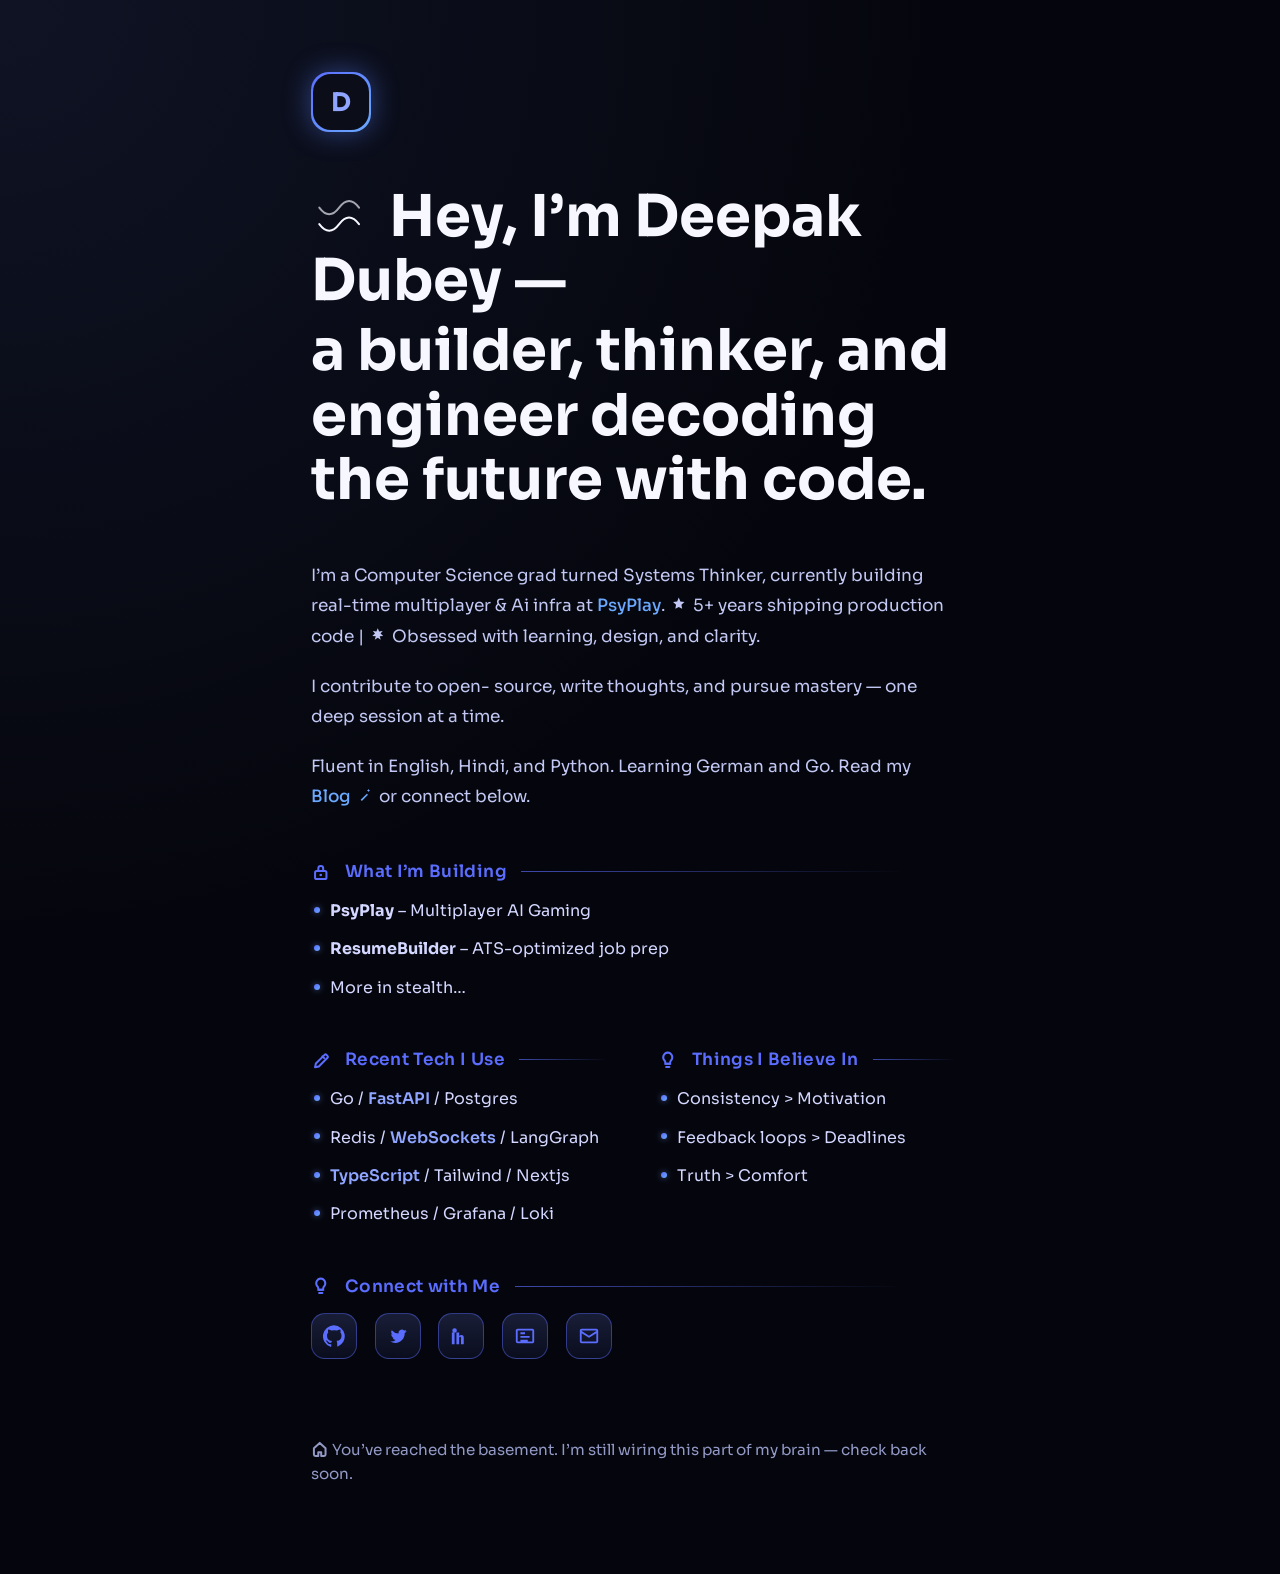
==== index.html @ 8256ef88 "first changes" ====
<!DOCTYPE html>
<html lang="en">
  <head>
    <meta charset="UTF-8" />
    <meta name="viewport" content="width=device-width, initial-scale=1.0" />
    <title>Deepak Dubey — Builder & Thinker</title>
    <link rel="stylesheet" href="style.css" />
    <link
      href="https://fonts.googleapis.com/css2?family=Inter:wght@400;500;600;700&family=Sora:wght@400;500;600;700&display=swap"
      rel="stylesheet"
    />
  </head>
  <body>
    <main class="page">
      <div class="brand-mark" aria-hidden="true">
        <span>D</span>
      </div>

      <header class="hero">
        <h1>
          <span class="intro"
            ><svg
              class="icon icon-wave"
              viewBox="0 0 24 24"
              aria-hidden="true"
            >
              <path
                d="M3 16c2.4 3.2 4.8 3.2 7.2 0s4.8-3.2 7.2 0"
                fill="none"
                stroke="currentColor"
                stroke-width="2"
                stroke-linecap="round"
              />
              <path
                d="M3 10c2.4 3.2 4.8 3.2 7.2 0s4.8-3.2 7.2 0"
                fill="none"
                stroke="currentColor"
                stroke-width="2"
                stroke-linecap="round"
                opacity="0.65"
              />
            </svg>
            Hey, I’m Deepak Dubey —</span
          >
          <span class="tagline"
            >a builder, thinker, and engineer decoding the future with
            code.</span
          >
        </h1>
      </header>

      <section class="bio">
        <p>
          I’m a Computer Science grad turned Systems Thinker, currently building
          real-time multiplayer &amp; Ai infra at
          <a class="highlight" href="https://psyplay.io/">PsyPlay</a>.
          <svg class="icon icon-star" viewBox="0 0 24 24" aria-hidden="true">
            <path
              d="M12 3.2l2 4.7 5 .7-3.7 3.4.9 4.9L12 14.8l-4.2 2.1.9-4.9-3.7-3.4 5-.7z"
              fill="currentColor"
            />
          </svg>
          5+ years shipping production code |
          <svg class="icon icon-burst" viewBox="0 0 24 24" aria-hidden="true">
            <path
              d="M12 2.8l1.7 3.9 4.4-.6-2.7 3.2 3.3 2.9-4.3.5 1.3 4.1-3.7-2.3-3.7 2.3 1.3-4.1-4.3-.5 3.3-2.9-2.7-3.2 4.4.6z"
              fill="currentColor"
            />
          </svg>
          Obsessed with learning, design, and clarity.
        </p>
        <p>
          I contribute to open- source, write thoughts, and pursue mastery — one
          deep session at a time.
        </p>
        <p>
          Fluent in English, Hindi, and Python. Learning German and Go. Read
          my
          <a class="highlight" href="https://gopal-blog.github.io/"
            >Blog
            <svg class="icon icon-wand" viewBox="0 0 24 24" aria-hidden="true">
              <path
                d="M7 17l7.6-7.6 1.4 1.4L8.4 18.4z"
                fill="currentColor"
              />
              <path
                d="M16 5l.6-1.6.6 1.6 1.6.6-1.6.6-.6 1.6-.6-1.6-1.6-.6z"
                fill="currentColor"
              />
            </svg> </a
          >
          or connect below.
        </p>
      </section>

      <section class="panel">
        <h2 class="panel-title">
          <svg class="icon icon-lock" viewBox="0 0 24 24" aria-hidden="true">
            <rect
              x="5"
              y="11"
              width="14"
              height="10"
              rx="2"
              fill="none"
              stroke="currentColor"
              stroke-width="2"
            />
            <path
              d="M9 11V8a3 3 0 0 1 6 0v3"
              fill="none"
              stroke="currentColor"
              stroke-width="2"
            />
            <circle cx="12" cy="16" r="1.6" fill="currentColor" />
          </svg>
          What I’m Building
        </h2>
        <ul class="panel-list">
          <li><strong>PsyPlay</strong> – Multiplayer AI Gaming</li>
          <li><strong>ResumeBuilder</strong> – ATS-optimized job prep</li>
          <li>More in stealth…</li>
        </ul>
      </section>

      <div class="panel-grid">
        <section class="panel">
          <h2 class="panel-title">
            <svg class="icon icon-pen" viewBox="0 0 24 24" aria-hidden="true">
              <path
                d="M6 16.7 16.7 6a1.7 1.7 0 0 1 2.4 0l1.2 1.2a1.7 1.7 0 0 1 0 2.4L9.6 20.3l-4.6 1 1-4.6z"
                fill="none"
                stroke="currentColor"
                stroke-width="2"
                stroke-linejoin="round"
              />
              <path
                d="M14 7.8 16.2 10"
                stroke="currentColor"
                stroke-width="2"
                stroke-linecap="round"
              />
            </svg>
            Recent Tech I Use
          </h2>
          <ul class="panel-list">
            <li>Go / <span>FastAPI</span> / Postgres</li>
            <li>Redis / <span>WebSockets</span> / LangGraph</li>
            <li><span>TypeScript</span> / Tailwind / Nextjs</li>
            <li>Prometheus / Grafana / Loki</li>
          </ul>
        </section>

        <section class="panel">
          <h2 class="panel-title">
            <svg class="icon icon-bulb" viewBox="0 0 24 24" aria-hidden="true">
              <path
                d="M12 3a6 6 0 0 1 4 10c-.7.7-1 1.6-1 2.5V17h-6v-1.5c0-.9-.3-1.8-1-2.5A6 6 0 0 1 12 3z"
                fill="none"
                stroke="currentColor"
                stroke-width="2"
              />
              <path
                d="M10 21h4"
                stroke="currentColor"
                stroke-width="2"
                stroke-linecap="round"
              />
              <path
                d="M9.5 17H14.5"
                stroke="currentColor"
                stroke-width="2"
                stroke-linecap="round"
              />
            </svg>
            Things I Believe In
          </h2>
          <ul class="panel-list">
            <li>Consistency &gt; Motivation</li>
            <li>Feedback loops &gt; Deadlines</li>
            <li>Truth &gt; Comfort</li>
          </ul>
        </section>
      </div>

      <section class="panel">
        <h2 class="panel-title">
          <svg class="icon icon-bulb" viewBox="0 0 24 24" aria-hidden="true">
            <path
              d="M12 3a6 6 0 0 1 4 10c-.7.7-1 1.6-1 2.5V17h-6v-1.5c0-.9-.3-1.8-1-2.5A6 6 0 0 1 12 3z"
              fill="none"
              stroke="currentColor"
              stroke-width="2"
            />
            <path
              d="M10 21h4"
              stroke="currentColor"
              stroke-width="2"
              stroke-linecap="round"
            />
            <path
              d="M9.5 17H14.5"
              stroke="currentColor"
              stroke-width="2"
              stroke-linecap="round"
            />
          </svg>
          Connect with Me
        </h2>
        <div class="social-links">
          <a aria-label="GitHub" href="https://github.com/gopalmani">
            <svg viewBox="0 0 24 24" role="img">
              <path
                d="M12 .3a12 12 0 0 0-3.8 23.4c.6.1.8-.3.8-.6v-2.1c-3.4.7-4.1-1.6-4.1-1.6-.6-1.4-1.4-1.8-1.4-1.8-1.1-.8.1-.8.1-.8 1.2.1 1.9 1.2 1.9 1.2 1.1 1.9 3 1.3 3.7 1 .1-.8.4-1.3.7-1.6-2.7-.3-5.5-1.3-5.5-6a4.7 4.7 0 0 1 1.3-3.3 4.3 4.3 0 0 1 .1-3.3s1-.3 3.4 1.3a11.7 11.7 0 0 1 6.2 0c2.4-1.6 3.4-1.3 3.4-1.3a4.3 4.3 0 0 1 .1 3.3 4.7 4.7 0 0 1 1.3 3.3c0 4.7-2.8 5.7-5.5 6 .4.4.8 1.1.8 2.2v3.2c0 .3.2.7.8.6A12 12 0 0 0 12 .3z"
              />
            </svg>
          </a>
          <a aria-label="Twitter" href="https://x.com/deeep8o">
            <svg viewBox="0 0 24 24" role="img">
              <path
                d="M21.5 6.5c-.7.3-1.4.5-2.1.6a3.6 3.6 0 0 0 1.6-2 7.2 7.2 0 0 1-2.3.9 3.6 3.6 0 0 0-6.1 3.3 10.3 10.3 0 0 1-7.4-3.7 3.6 3.6 0 0 0 1.1 4.8 3.5 3.5 0 0 1-1.6-.5v.1a3.6 3.6 0 0 0 2.9 3.6 3.6 3.6 0 0 1-1.6.1 3.6 3.6 0 0 0 3.4 2.6A7.2 7.2 0 0 1 3.5 18a10.1 10.1 0 0 0 5.5 1.6c6.7 0 10.3-5.6 10.3-10.3v-.5a7.3 7.3 0 0 0 1.8-1.8z"
              />
            </svg>
          </a>
          <a aria-label="LinkedIn" href="https://www.linkedin.com/in/gopal269/">
            <svg viewBox="0 0 24 24" role="img">
              <path
                d="M4.98 3.5a2.5 2.5 0 1 1 0 5 2.5 2.5 0 0 1 0-5zm.02 4.8H2V21h3V8.3zm5 0H7V21h3v-6.7c0-1.8 2-2 2 0V21h3v-7.3c0-3.4-3.7-3.3-5-1.6V8.3z"
              />
            </svg>
          </a>
          <a aria-label="Blog" href="https://gopal-blog.github.io/">
            <svg viewBox="0 0 24 24" role="img">
              <path
                d="M4 4h16a2 2 0 0 1 2 2v12c0 1.1-.9 2-2 2H4a2 2 0 0 1-2-2V6c0-1.1.9-2 2-2zm0 2v12h16V6H4zm3 2h5v2H7V8zm0 4h10v2H7v-2zm0 4h8v2H7v-2z"
              />
            </svg>
          </a>
          <a aria-label="Email" href="mailto:gopalmanidubey@gmail.com">
            <svg viewBox="0 0 24 24" role="img">
              <path
                d="M4 4h16c1.1 0 2 .9 2 2v12a2 2 0 0 1-2 2H4a2 2 0 0 1-2-2V6c0-1.1.9-2 2-2zm0 2v.5l8 5.2 8-5.2V6H4zm0 12h16V9l-8 5-8-5v9z"
              />
            </svg>
          </a>
        </div>
      </section>

      <footer class="footer">
        <p>
          <svg class="icon icon-home" viewBox="0 0 24 24" aria-hidden="true">
            <path
              d="M4 11.2 12 4l8 7.2V20a2 2 0 0 1-2 2h-4v-5h-4v5H6a2 2 0 0 1-2-2z"
              fill="none"
              stroke="currentColor"
              stroke-width="2"
              stroke-linejoin="round"
            />
          </svg>
          You’ve reached the basement. I’m still wiring this part of my brain —
          check back soon.
        </p>
      </footer>
    </main>
  </body>
</html>
---- style.css ----
*,
*::before,
*::after {
  box-sizing: border-box;
}

:root {
  color-scheme: dark;
  --accent-primary: #5b6dff;
  --accent-secondary: #6aa9ff;
  --accent-soft: #8fa5ff;
}

body {
  margin: 0;
  min-height: 100vh;
  font-family: "Sora", "Inter", -apple-system, BlinkMacSystemFont, "Segoe UI", sans-serif;
  background: radial-gradient(circle at top left, #2e3b6a40 0%, transparent 46%), #05060d;
  color: #f0f3ff;
  text-rendering: optimizeLegibility;
}

a {
  color: inherit;
}

.icon {
  display: inline-block;
  width: 1.15em;
  height: 1.15em;
  vertical-align: -0.18em;
  color: inherit;
  flex-shrink: 0;
}

.icon path,
.icon line,
.icon rect,
.icon polyline,
.icon polygon {
  vector-effect: non-scaling-stroke;
}

.page {
  max-width: 760px;
  margin: 0 auto;
  padding: clamp(3rem, 6vw, 4.5rem) clamp(1.6rem, 4vw, 3.2rem) 4.5rem;
  display: flex;
  flex-direction: column;
  gap: clamp(2rem, 4vw, 3rem);
}

.brand-mark {
  width: 60px;
  height: 60px;
  border-radius: 18px;
  display: inline-flex;
  align-items: center;
  justify-content: center;
  background: linear-gradient(135deg, var(--accent-primary), var(--accent-secondary));
  position: relative;
  box-shadow: 0 0 28px rgba(89, 131, 255, 0.45);
}

.brand-mark::after {
  content: "";
  position: absolute;
  inset: 2px;
  border-radius: 18px;
  background: #0b0d19;
}

.brand-mark span {
  position: relative;
  z-index: 1;
  font-weight: 700;
  font-size: 1.6rem;
  color: var(--accent-soft);
  letter-spacing: 0.04em;
}

.hero h1 {
  margin: 0;
  font-size: clamp(2.6rem, 5vw, 3.6rem);
  font-weight: 700;
  line-height: 1.12;
  color: #f6f7ff;
}

.hero .intro {
  display: block;
  margin-bottom: 0.35rem;
}

.hero .tagline {
  display: block;
  color: #f6f7ff;
}

.bio {
  display: flex;
  flex-direction: column;
  gap: 1.2rem;
  font-size: 1.06rem;
  line-height: 1.8;
  color: #c2c8f3;
}

.bio p {
  margin: 0;
  max-width: 640px;
}

.highlight {
  color: var(--accent-secondary);
  text-decoration: none;
  position: relative;
  font-weight: 500;
}

.highlight::after {
  content: "";
  position: absolute;
  left: 0;
  bottom: -2px;
  width: 100%;
  height: 1px;
  background: linear-gradient(90deg, var(--accent-secondary), transparent 70%);
  opacity: 0;
  transition: opacity 0.2s ease;
}

.highlight:hover::after {
  opacity: 1;
}

.panel {
  display: flex;
  flex-direction: column;
  gap: 1rem;
}

.panel-title {
  margin: 0;
  display: flex;
  align-items: center;
  gap: 0.9rem;
  font-size: 1.06rem;
  font-weight: 600;
  letter-spacing: 0.02em;
  color: var(--accent-primary);
}

.panel-title::after {
  content: "";
  flex: 1;
  height: 1px;
  background: linear-gradient(90deg, rgba(91, 109, 255, 0.65), transparent 85%);
}

.panel-list {
  margin: 0;
  padding: 0;
  list-style: none;
  display: grid;
  gap: 0.75rem;
  color: #d4d7ff;
}

.panel-list li {
  position: relative;
  padding-left: 1.2rem;
  font-size: 1rem;
  line-height: 1.65;
}

.panel-list li::before {
  content: "";
  position: absolute;
  left: 0.2rem;
  top: 0.55rem;
  width: 6px;
  height: 6px;
  border-radius: 999px;
  background: linear-gradient(135deg, var(--accent-primary), var(--accent-secondary));
  box-shadow: 0 0 6px rgba(128, 157, 255, 0.5);
}

.panel-list li span {
  color: var(--accent-soft);
  font-weight: 600;
}

.panel-grid {
  display: grid;
  gap: clamp(1.5rem, 3vw, 2.25rem);
}

@media (min-width: 780px) {
  .panel-grid {
    grid-template-columns: repeat(2, minmax(0, 1fr));
  }
}

.social-links {
  display: flex;
  flex-wrap: wrap;
  gap: 1.1rem;
}

.social-links a {
  width: 46px;
  height: 46px;
  border-radius: 14px;
  display: inline-flex;
  align-items: center;
  justify-content: center;
  background: linear-gradient(180deg, rgba(26, 31, 58, 0.95), rgba(11, 14, 31, 0.95));
  border: 1px solid rgba(91, 109, 255, 0.45);
  color: var(--accent-primary);
  transition: transform 0.2s ease, border-color 0.2s ease, color 0.2s ease, box-shadow 0.2s ease;
}

.social-links a:hover {
  transform: translateY(-4px);
  border-color: rgba(106, 169, 255, 0.85);
  color: var(--accent-secondary);
  box-shadow: 0 12px 24px rgba(106, 169, 255, 0.4);
}

.social-links svg {
  width: 22px;
  height: 22px;
  fill: currentColor;
}

.footer {
  margin-top: 1rem;
  font-size: 0.95rem;
  color: #9299c5;
  line-height: 1.6;
}
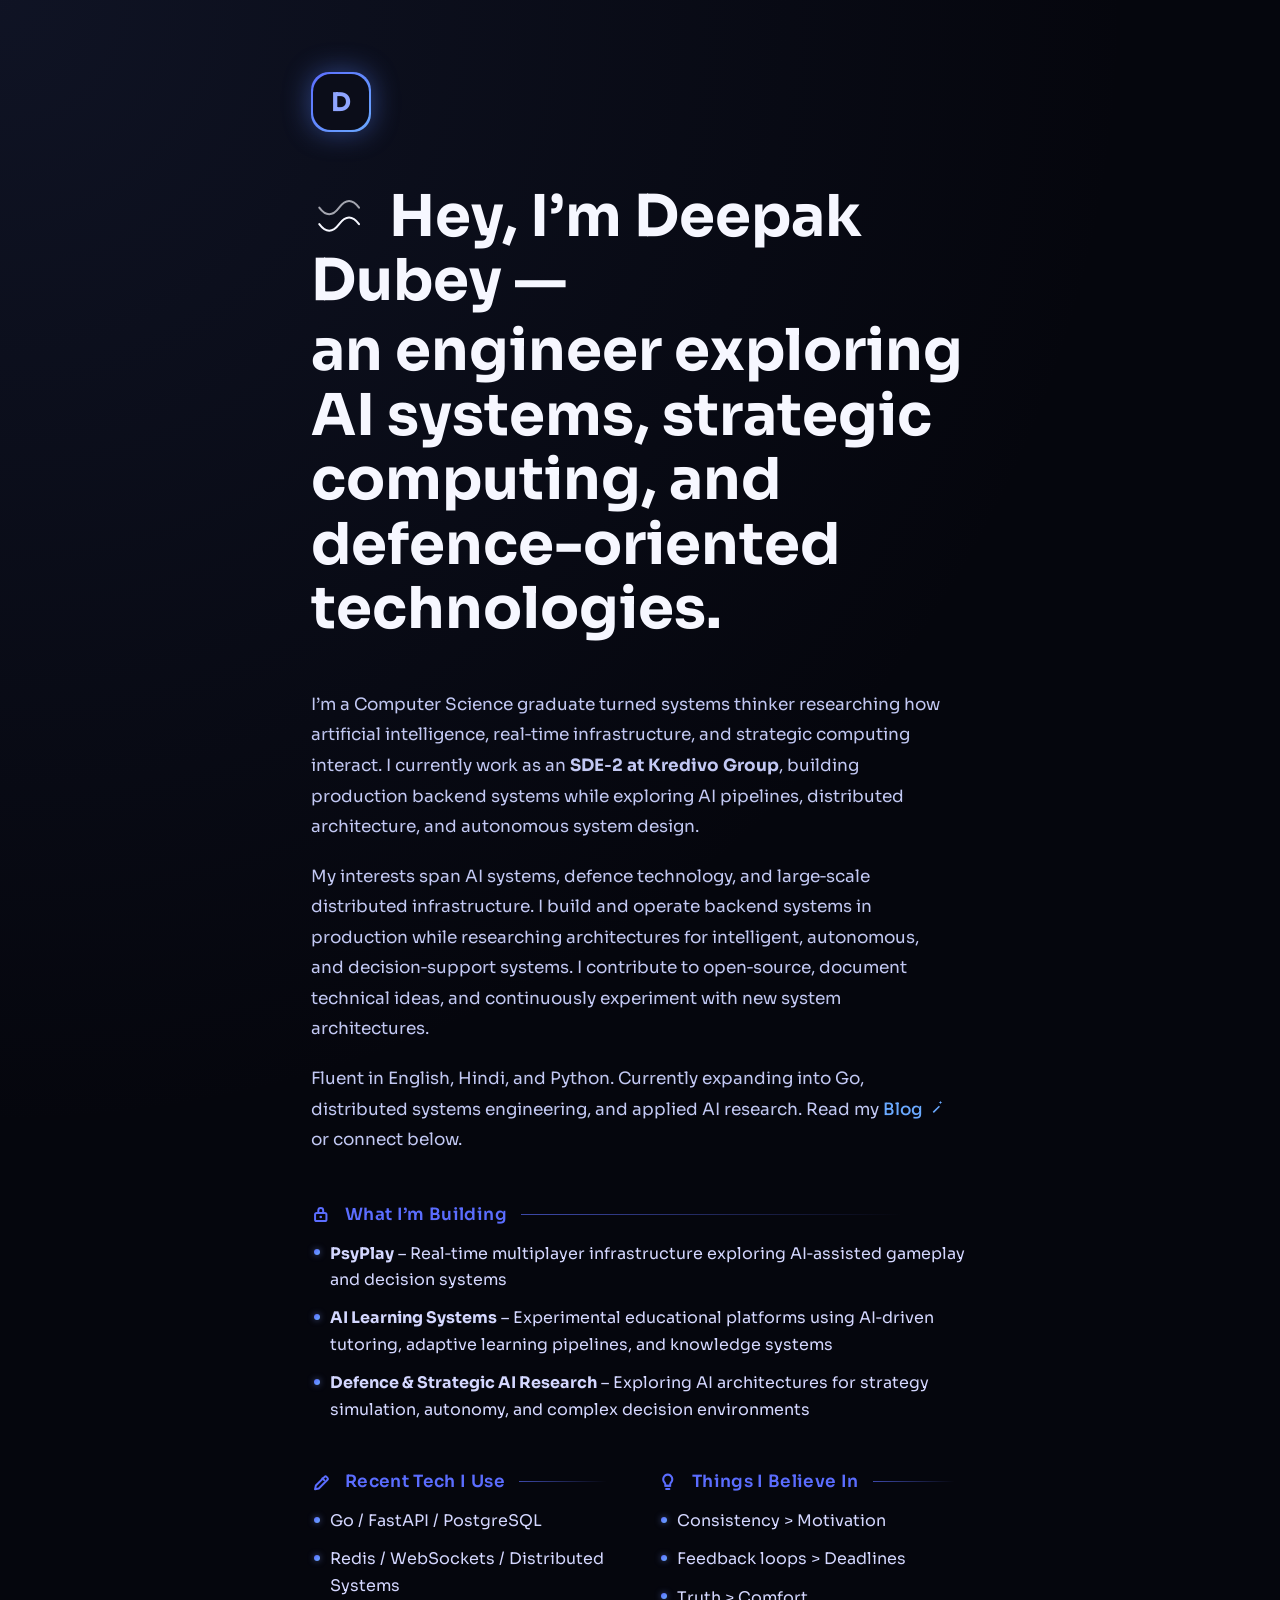
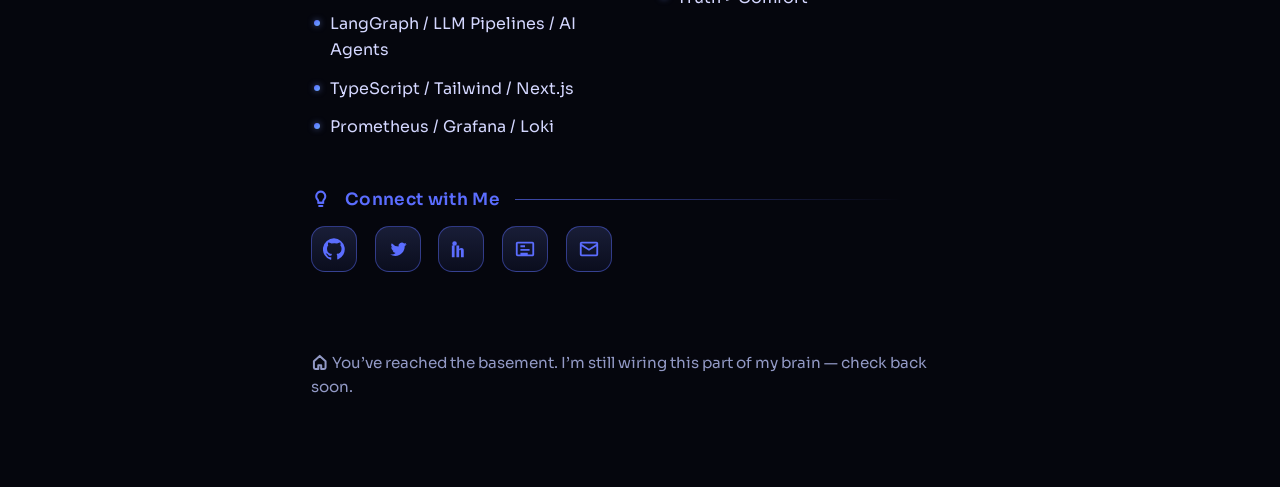
==== commit 4ac817a7: "latest changes" ====
--- a/index.html
+++ b/index.html
@@ -43,38 +43,20 @@
             Hey, I’m Deepak Dubey —</span
           >
           <span class="tagline"
-            >a builder, thinker, and engineer decoding the future with
-            code.</span
+            >an engineer exploring AI systems, strategic computing, and defence-oriented technologies.</span
           >
         </h1>
       </header>
 
       <section class="bio">
         <p>
-          I’m a Computer Science grad turned Systems Thinker, currently building
-          real-time multiplayer &amp; Ai infra at
-          <a class="highlight" href="https://psyplay.io/">PsyPlay</a>.
-          <svg class="icon icon-star" viewBox="0 0 24 24" aria-hidden="true">
-            <path
-              d="M12 3.2l2 4.7 5 .7-3.7 3.4.9 4.9L12 14.8l-4.2 2.1.9-4.9-3.7-3.4 5-.7z"
-              fill="currentColor"
-            />
-          </svg>
-          5+ years shipping production code |
-          <svg class="icon icon-burst" viewBox="0 0 24 24" aria-hidden="true">
-            <path
-              d="M12 2.8l1.7 3.9 4.4-.6-2.7 3.2 3.3 2.9-4.3.5 1.3 4.1-3.7-2.3-3.7 2.3 1.3-4.1-4.3-.5 3.3-2.9-2.7-3.2 4.4.6z"
-              fill="currentColor"
-            />
-          </svg>
-          Obsessed with learning, design, and clarity.
-        </p>
-        <p>
-          I contribute to open- source, write thoughts, and pursue mastery — one
-          deep session at a time.
-        </p>
-        <p>
-          Fluent in English, Hindi, and Python. Learning German and Go. Read
+          I’m a Computer Science graduate turned systems thinker researching how artificial intelligence, real‑time infrastructure, and strategic computing interact. I currently work as an <strong>SDE‑2 at Kredivo Group</strong>, building production backend systems while exploring AI pipelines, distributed architecture, and autonomous system design.
+        </p>
+        <p>
+          My interests span AI systems, defence technology, and large‑scale distributed infrastructure. I build and operate backend systems in production while researching architectures for intelligent, autonomous, and decision‑support systems. I contribute to open‑source, document technical ideas, and continuously experiment with new system architectures.
+        </p>
+        <p>
+          Fluent in English, Hindi, and Python. Currently expanding into Go, distributed systems engineering, and applied AI research. Read
           my
           <a class="highlight" href="https://gopal-blog.github.io/"
             >Blog
@@ -117,9 +99,9 @@
           What I’m Building
         </h2>
         <ul class="panel-list">
-          <li><strong>PsyPlay</strong> – Multiplayer AI Gaming</li>
-          <li><strong>ResumeBuilder</strong> – ATS-optimized job prep</li>
-          <li>More in stealth…</li>
+          <li><strong>PsyPlay</strong> – Real‑time multiplayer infrastructure exploring AI‑assisted gameplay and decision systems</li>
+          <li><strong>AI Learning Systems</strong> – Experimental educational platforms using AI‑driven tutoring, adaptive learning pipelines, and knowledge systems</li>
+          <li><strong>Defence & Strategic AI Research</strong> – Exploring AI architectures for strategy simulation, autonomy, and complex decision environments</li>
         </ul>
       </section>
 
@@ -144,9 +126,10 @@
             Recent Tech I Use
           </h2>
           <ul class="panel-list">
-            <li>Go / <span>FastAPI</span> / Postgres</li>
-            <li>Redis / <span>WebSockets</span> / LangGraph</li>
-            <li><span>TypeScript</span> / Tailwind / Nextjs</li>
+            <li>Go / FastAPI / PostgreSQL</li>
+            <li>Redis / WebSockets / Distributed Systems</li>
+            <li>LangGraph / LLM Pipelines / AI Agents</li>
+            <li>TypeScript / Tailwind / Next.js</li>
             <li>Prometheus / Grafana / Loki</li>
           </ul>
         </section>
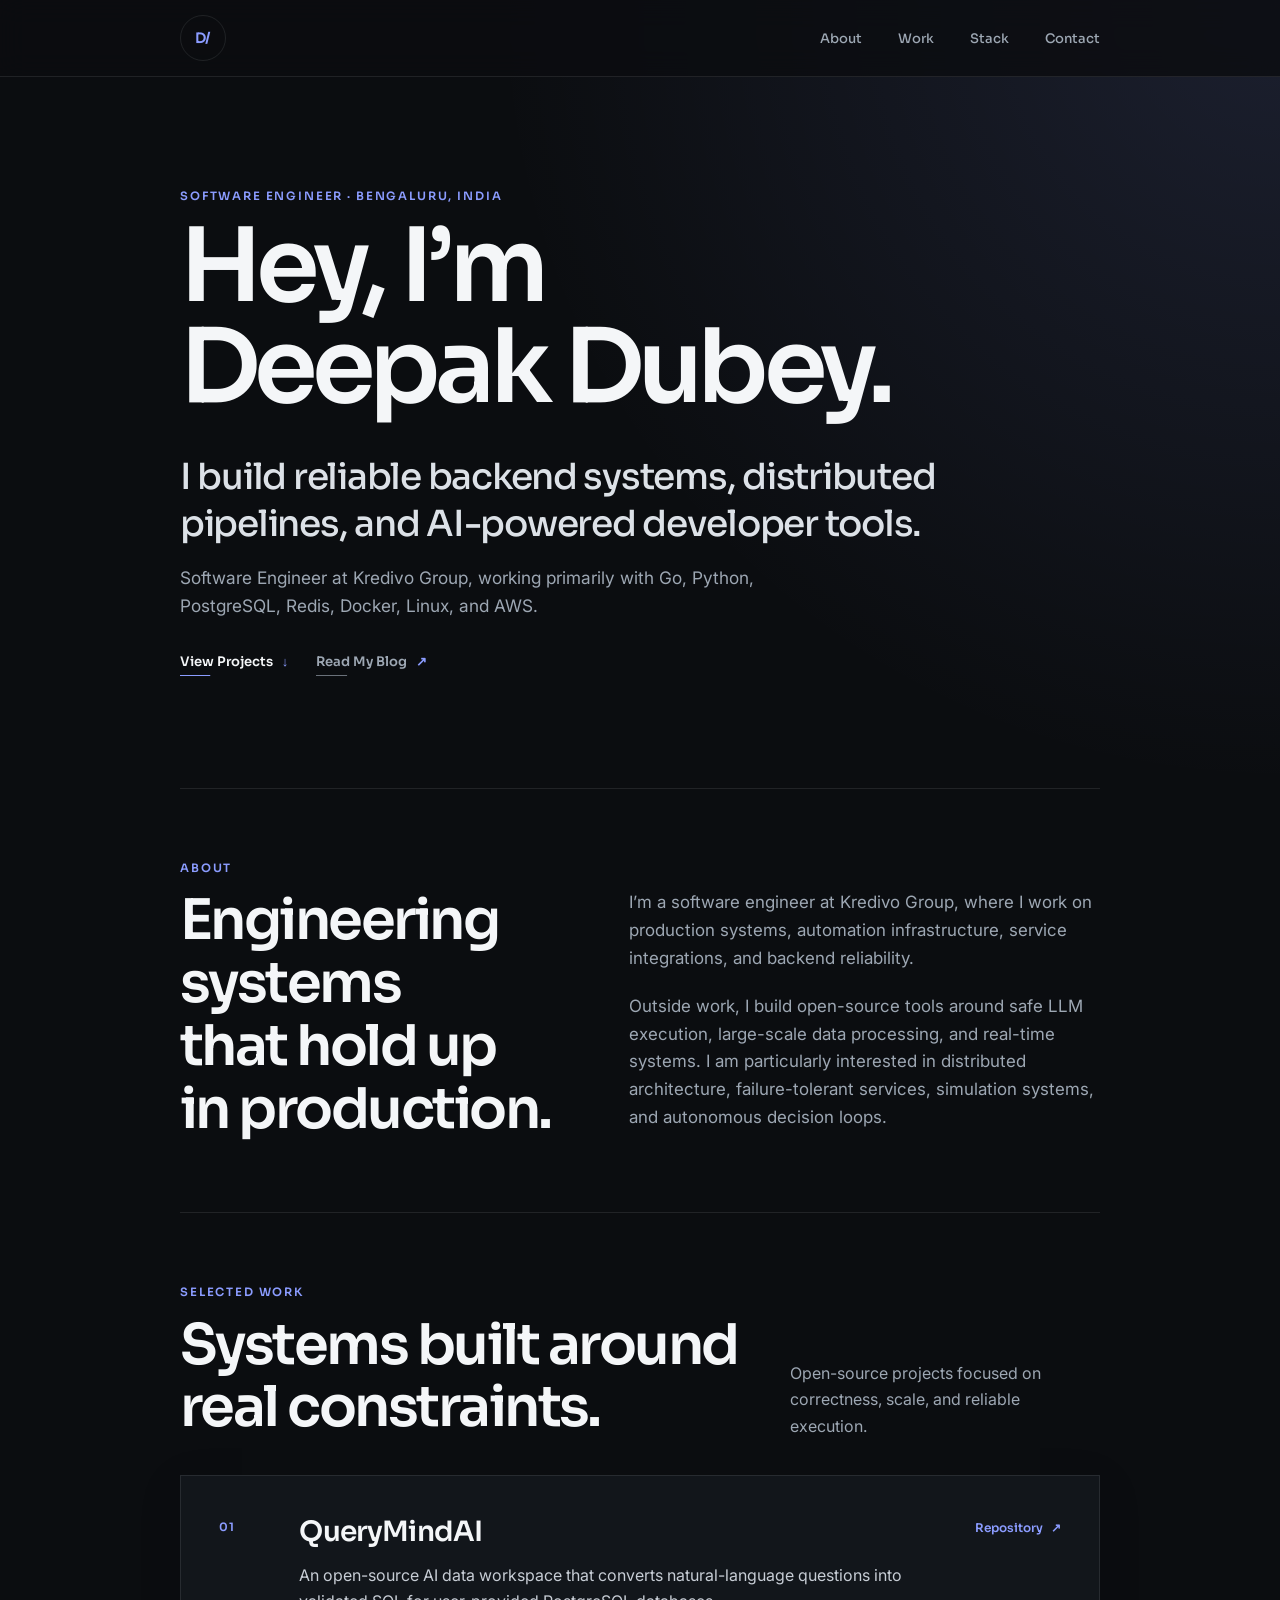
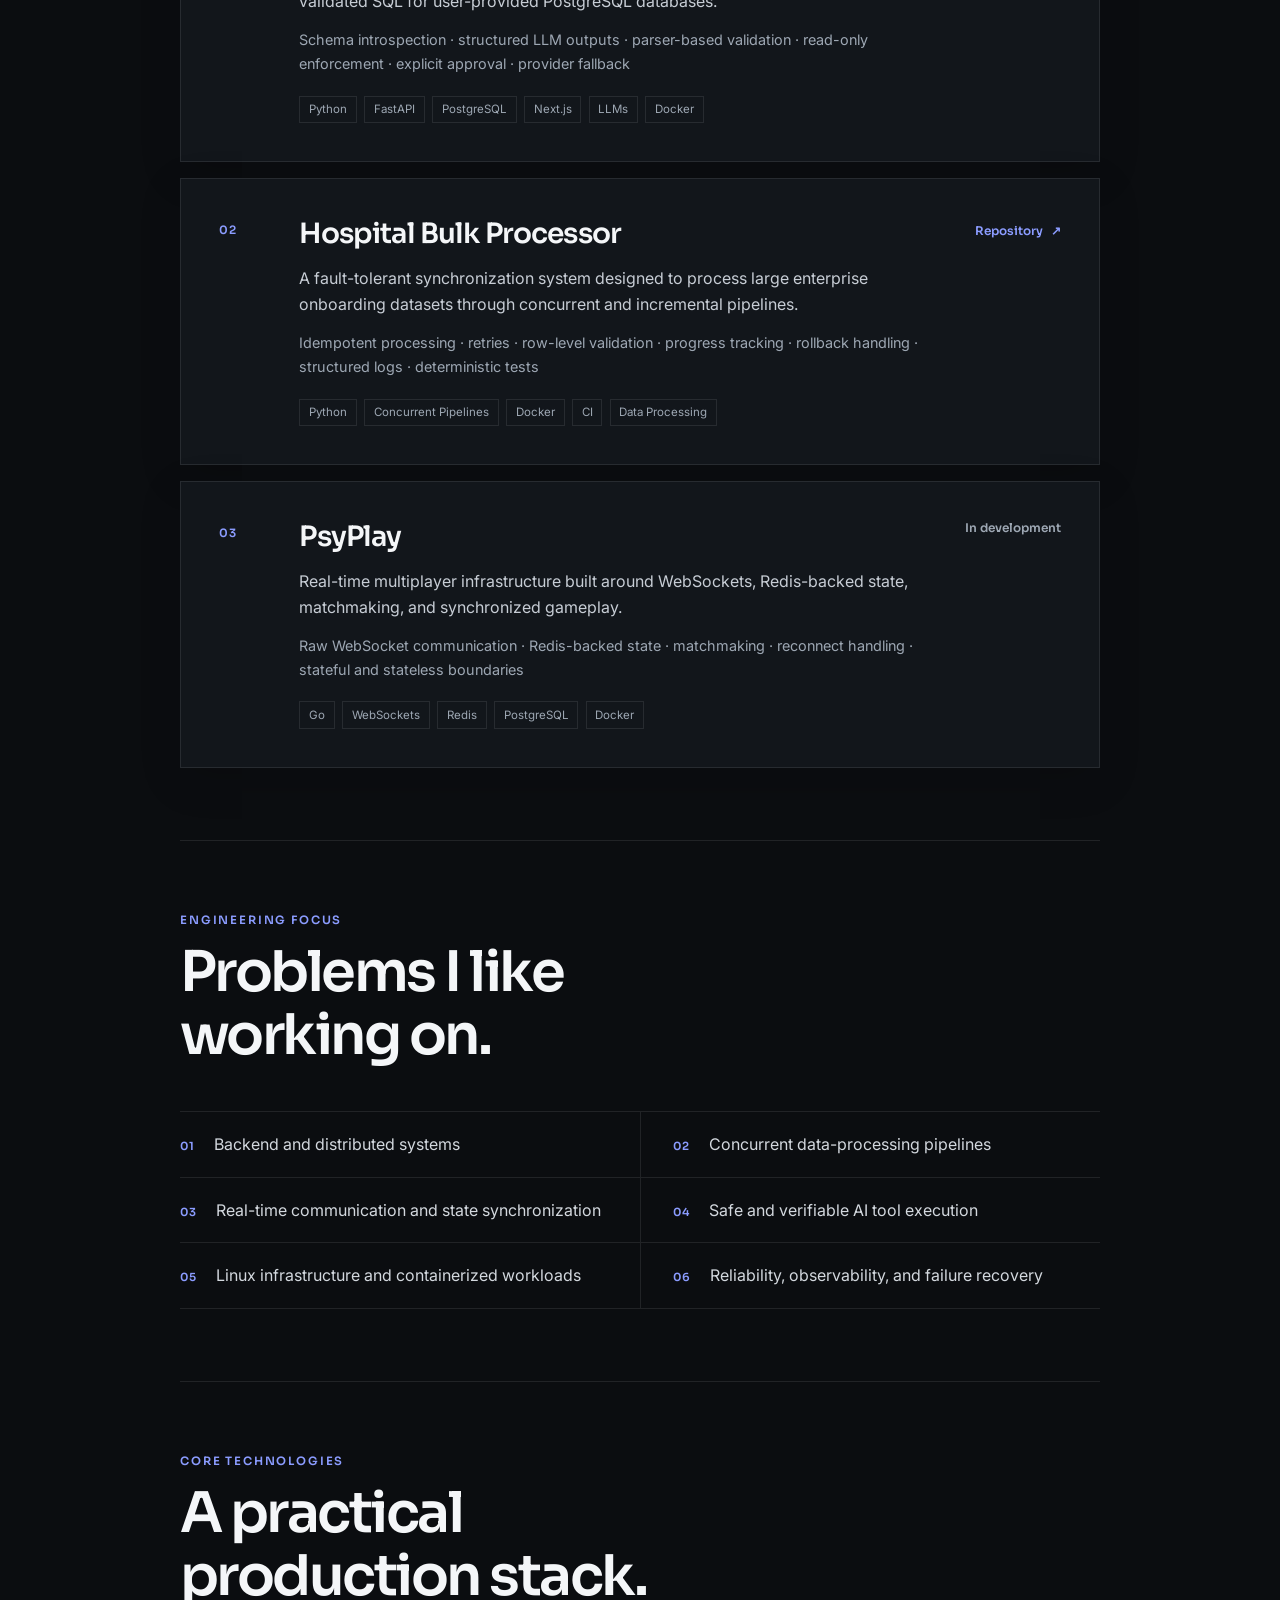
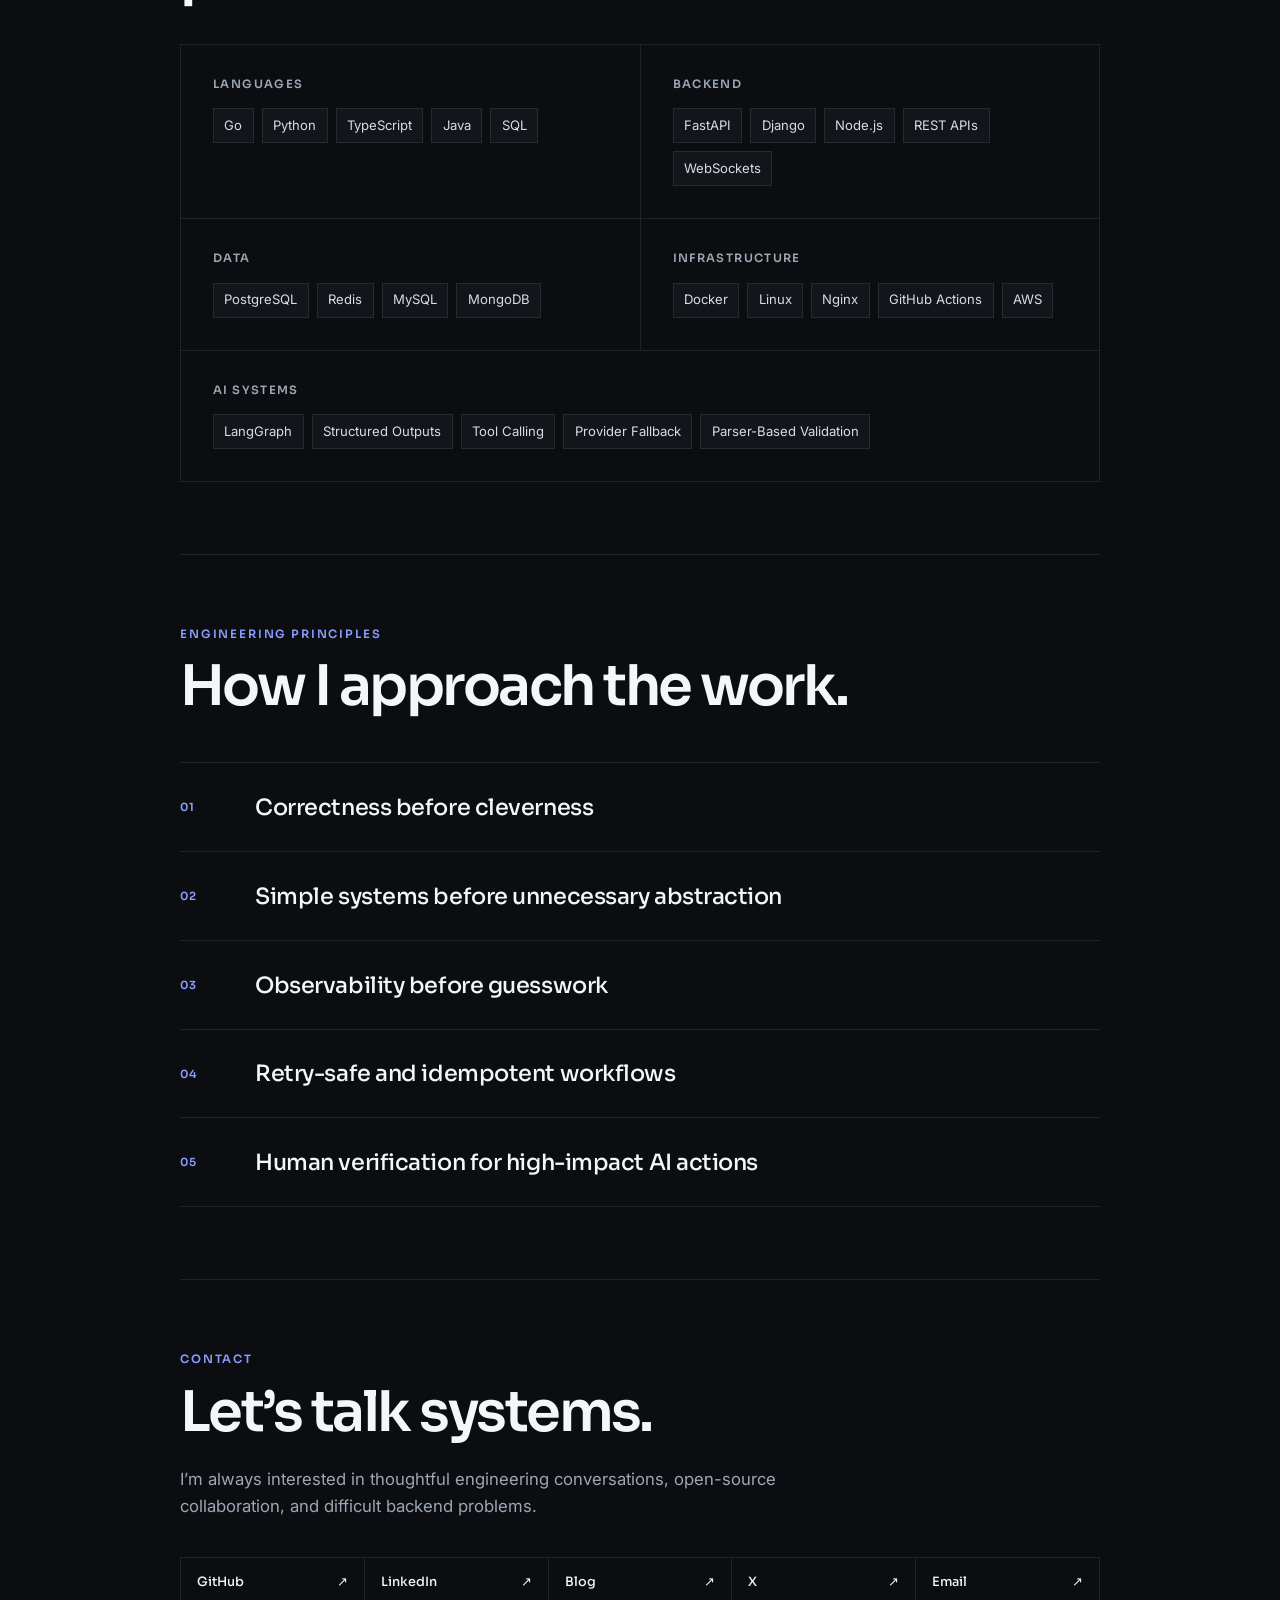
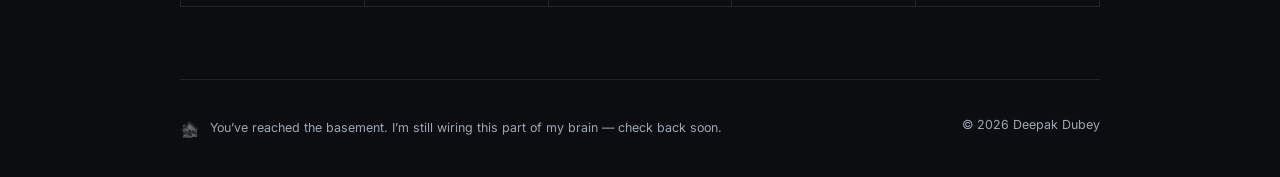
==== commit 33c873a9: "Better Version" ====
--- a/index.html
+++ b/index.html
@@ -3,247 +3,146 @@
   <head>
     <meta charset="UTF-8" />
     <meta name="viewport" content="width=device-width, initial-scale=1.0" />
-    <title>Deepak Dubey — Builder & Thinker</title>
+    <meta name="description" content="Deepak Dubey is a software engineer building reliable backend systems, distributed pipelines, and AI-powered developer tools." />
+    <title>Deepak Dubey — Software Engineer</title>
+    <link rel="preconnect" href="https://fonts.googleapis.com" />
+    <link rel="preconnect" href="https://fonts.gstatic.com" crossorigin />
+    <link href="https://fonts.googleapis.com/css2?family=Inter:wght@400;500;600&amp;family=Sora:wght@500;600;700&amp;display=swap" rel="stylesheet" />
     <link rel="stylesheet" href="style.css" />
-    <link
-      href="https://fonts.googleapis.com/css2?family=Inter:wght@400;500;600;700&family=Sora:wght@400;500;600;700&display=swap"
-      rel="stylesheet"
-    />
   </head>
   <body>
-    <main class="page">
-      <div class="brand-mark" aria-hidden="true">
-        <span>D</span>
-      </div>
+    <a class="skip-link" href="#main-content">Skip to content</a>
+    <header class="site-header">
+      <nav class="nav container" aria-label="Primary navigation">
+        <a class="monogram" href="#top" aria-label="Deepak Dubey, back to top">D/</a>
+        <div class="nav-links">
+          <a href="#about">About</a>
+          <a href="#work">Work</a>
+          <a href="#stack">Stack</a>
+          <a href="#contact">Contact</a>
+        </div>
+      </nav>
+    </header>
 
-      <header class="hero">
-        <h1>
-          <span class="intro"
-            ><svg
-              class="icon icon-wave"
-              viewBox="0 0 24 24"
-              aria-hidden="true"
-            >
-              <path
-                d="M3 16c2.4 3.2 4.8 3.2 7.2 0s4.8-3.2 7.2 0"
-                fill="none"
-                stroke="currentColor"
-                stroke-width="2"
-                stroke-linecap="round"
-              />
-              <path
-                d="M3 10c2.4 3.2 4.8 3.2 7.2 0s4.8-3.2 7.2 0"
-                fill="none"
-                stroke="currentColor"
-                stroke-width="2"
-                stroke-linecap="round"
-                opacity="0.65"
-              />
-            </svg>
-            Hey, I’m Deepak Dubey —</span
-          >
-          <span class="tagline"
-            >an engineer exploring AI systems, strategic computing, and defence-oriented technologies.</span
-          >
-        </h1>
-      </header>
-
-      <section class="bio">
-        <p>
-          I’m a Computer Science graduate turned systems thinker researching how artificial intelligence, real‑time infrastructure, and strategic computing interact. I currently work as an <strong>SDE‑2 at Kredivo Group</strong>, building production backend systems while exploring AI pipelines, distributed architecture, and autonomous system design.
-        </p>
-        <p>
-          My interests span AI systems, defence technology, and large‑scale distributed infrastructure. I build and operate backend systems in production while researching architectures for intelligent, autonomous, and decision‑support systems. I contribute to open‑source, document technical ideas, and continuously experiment with new system architectures.
-        </p>
-        <p>
-          Fluent in English, Hindi, and Python. Currently expanding into Go, distributed systems engineering, and applied AI research. Read
-          my
-          <a class="highlight" href="https://gopal-blog.github.io/"
-            >Blog
-            <svg class="icon icon-wand" viewBox="0 0 24 24" aria-hidden="true">
-              <path
-                d="M7 17l7.6-7.6 1.4 1.4L8.4 18.4z"
-                fill="currentColor"
-              />
-              <path
-                d="M16 5l.6-1.6.6 1.6 1.6.6-1.6.6-.6 1.6-.6-1.6-1.6-.6z"
-                fill="currentColor"
-              />
-            </svg> </a
-          >
-          or connect below.
-        </p>
-      </section>
-
-      <section class="panel">
-        <h2 class="panel-title">
-          <svg class="icon icon-lock" viewBox="0 0 24 24" aria-hidden="true">
-            <rect
-              x="5"
-              y="11"
-              width="14"
-              height="10"
-              rx="2"
-              fill="none"
-              stroke="currentColor"
-              stroke-width="2"
-            />
-            <path
-              d="M9 11V8a3 3 0 0 1 6 0v3"
-              fill="none"
-              stroke="currentColor"
-              stroke-width="2"
-            />
-            <circle cx="12" cy="16" r="1.6" fill="currentColor" />
-          </svg>
-          What I’m Building
-        </h2>
-        <ul class="panel-list">
-          <li><strong>PsyPlay</strong> – Real‑time multiplayer infrastructure exploring AI‑assisted gameplay and decision systems</li>
-          <li><strong>AI Learning Systems</strong> – Experimental educational platforms using AI‑driven tutoring, adaptive learning pipelines, and knowledge systems</li>
-          <li><strong>Defence & Strategic AI Research</strong> – Exploring AI architectures for strategy simulation, autonomy, and complex decision environments</li>
-        </ul>
-      </section>
-
-      <div class="panel-grid">
-        <section class="panel">
-          <h2 class="panel-title">
-            <svg class="icon icon-pen" viewBox="0 0 24 24" aria-hidden="true">
-              <path
-                d="M6 16.7 16.7 6a1.7 1.7 0 0 1 2.4 0l1.2 1.2a1.7 1.7 0 0 1 0 2.4L9.6 20.3l-4.6 1 1-4.6z"
-                fill="none"
-                stroke="currentColor"
-                stroke-width="2"
-                stroke-linejoin="round"
-              />
-              <path
-                d="M14 7.8 16.2 10"
-                stroke="currentColor"
-                stroke-width="2"
-                stroke-linecap="round"
-              />
-            </svg>
-            Recent Tech I Use
-          </h2>
-          <ul class="panel-list">
-            <li>Go / FastAPI / PostgreSQL</li>
-            <li>Redis / WebSockets / Distributed Systems</li>
-            <li>LangGraph / LLM Pipelines / AI Agents</li>
-            <li>TypeScript / Tailwind / Next.js</li>
-            <li>Prometheus / Grafana / Loki</li>
-          </ul>
-        </section>
-
-        <section class="panel">
-          <h2 class="panel-title">
-            <svg class="icon icon-bulb" viewBox="0 0 24 24" aria-hidden="true">
-              <path
-                d="M12 3a6 6 0 0 1 4 10c-.7.7-1 1.6-1 2.5V17h-6v-1.5c0-.9-.3-1.8-1-2.5A6 6 0 0 1 12 3z"
-                fill="none"
-                stroke="currentColor"
-                stroke-width="2"
-              />
-              <path
-                d="M10 21h4"
-                stroke="currentColor"
-                stroke-width="2"
-                stroke-linecap="round"
-              />
-              <path
-                d="M9.5 17H14.5"
-                stroke="currentColor"
-                stroke-width="2"
-                stroke-linecap="round"
-              />
-            </svg>
-            Things I Believe In
-          </h2>
-          <ul class="panel-list">
-            <li>Consistency &gt; Motivation</li>
-            <li>Feedback loops &gt; Deadlines</li>
-            <li>Truth &gt; Comfort</li>
-          </ul>
-        </section>
-      </div>
-
-      <section class="panel">
-        <h2 class="panel-title">
-          <svg class="icon icon-bulb" viewBox="0 0 24 24" aria-hidden="true">
-            <path
-              d="M12 3a6 6 0 0 1 4 10c-.7.7-1 1.6-1 2.5V17h-6v-1.5c0-.9-.3-1.8-1-2.5A6 6 0 0 1 12 3z"
-              fill="none"
-              stroke="currentColor"
-              stroke-width="2"
-            />
-            <path
-              d="M10 21h4"
-              stroke="currentColor"
-              stroke-width="2"
-              stroke-linecap="round"
-            />
-            <path
-              d="M9.5 17H14.5"
-              stroke="currentColor"
-              stroke-width="2"
-              stroke-linecap="round"
-            />
-          </svg>
-          Connect with Me
-        </h2>
-        <div class="social-links">
-          <a aria-label="GitHub" href="https://github.com/gopalmani">
-            <svg viewBox="0 0 24 24" role="img">
-              <path
-                d="M12 .3a12 12 0 0 0-3.8 23.4c.6.1.8-.3.8-.6v-2.1c-3.4.7-4.1-1.6-4.1-1.6-.6-1.4-1.4-1.8-1.4-1.8-1.1-.8.1-.8.1-.8 1.2.1 1.9 1.2 1.9 1.2 1.1 1.9 3 1.3 3.7 1 .1-.8.4-1.3.7-1.6-2.7-.3-5.5-1.3-5.5-6a4.7 4.7 0 0 1 1.3-3.3 4.3 4.3 0 0 1 .1-3.3s1-.3 3.4 1.3a11.7 11.7 0 0 1 6.2 0c2.4-1.6 3.4-1.3 3.4-1.3a4.3 4.3 0 0 1 .1 3.3 4.7 4.7 0 0 1 1.3 3.3c0 4.7-2.8 5.7-5.5 6 .4.4.8 1.1.8 2.2v3.2c0 .3.2.7.8.6A12 12 0 0 0 12 .3z"
-              />
-            </svg>
-          </a>
-          <a aria-label="Twitter" href="https://x.com/deeep8o">
-            <svg viewBox="0 0 24 24" role="img">
-              <path
-                d="M21.5 6.5c-.7.3-1.4.5-2.1.6a3.6 3.6 0 0 0 1.6-2 7.2 7.2 0 0 1-2.3.9 3.6 3.6 0 0 0-6.1 3.3 10.3 10.3 0 0 1-7.4-3.7 3.6 3.6 0 0 0 1.1 4.8 3.5 3.5 0 0 1-1.6-.5v.1a3.6 3.6 0 0 0 2.9 3.6 3.6 3.6 0 0 1-1.6.1 3.6 3.6 0 0 0 3.4 2.6A7.2 7.2 0 0 1 3.5 18a10.1 10.1 0 0 0 5.5 1.6c6.7 0 10.3-5.6 10.3-10.3v-.5a7.3 7.3 0 0 0 1.8-1.8z"
-              />
-            </svg>
-          </a>
-          <a aria-label="LinkedIn" href="https://www.linkedin.com/in/gopal269/">
-            <svg viewBox="0 0 24 24" role="img">
-              <path
-                d="M4.98 3.5a2.5 2.5 0 1 1 0 5 2.5 2.5 0 0 1 0-5zm.02 4.8H2V21h3V8.3zm5 0H7V21h3v-6.7c0-1.8 2-2 2 0V21h3v-7.3c0-3.4-3.7-3.3-5-1.6V8.3z"
-              />
-            </svg>
-          </a>
-          <a aria-label="Blog" href="https://gopal-blog.github.io/">
-            <svg viewBox="0 0 24 24" role="img">
-              <path
-                d="M4 4h16a2 2 0 0 1 2 2v12c0 1.1-.9 2-2 2H4a2 2 0 0 1-2-2V6c0-1.1.9-2 2-2zm0 2v12h16V6H4zm3 2h5v2H7V8zm0 4h10v2H7v-2zm0 4h8v2H7v-2z"
-              />
-            </svg>
-          </a>
-          <a aria-label="Email" href="mailto:gopalmanidubey@gmail.com">
-            <svg viewBox="0 0 24 24" role="img">
-              <path
-                d="M4 4h16c1.1 0 2 .9 2 2v12a2 2 0 0 1-2 2H4a2 2 0 0 1-2-2V6c0-1.1.9-2 2-2zm0 2v.5l8 5.2 8-5.2V6H4zm0 12h16V9l-8 5-8-5v9z"
-              />
-            </svg>
-          </a>
+    <main id="main-content">
+      <section class="hero container" id="top" aria-labelledby="hero-title">
+        <p class="eyebrow">Software Engineer · Bengaluru, India</p>
+        <h1 id="hero-title">Hey, I’m Deepak Dubey.</h1>
+        <p class="hero-statement">I build reliable backend systems, distributed pipelines, and AI-powered developer tools.</p>
+        <p class="hero-detail">Software Engineer at Kredivo Group, working primarily with Go, Python, PostgreSQL, Redis, Docker, Linux, and AWS.</p>
+        <div class="hero-actions">
+          <a class="hero-link hero-link-primary" href="#work">View Projects <span aria-hidden="true">↓</span></a>
+          <a class="hero-link" href="https://gopal-blog.github.io/" target="_blank" rel="noopener noreferrer" aria-label="Read my blog (opens in a new tab)">Read My Blog <span aria-hidden="true">↗</span></a>
         </div>
       </section>
 
-      <footer class="footer">
-        <p>
-          <svg class="icon icon-home" viewBox="0 0 24 24" aria-hidden="true">
-            <path
-              d="M4 11.2 12 4l8 7.2V20a2 2 0 0 1-2 2h-4v-5h-4v5H6a2 2 0 0 1-2-2z"
-              fill="none"
-              stroke="currentColor"
-              stroke-width="2"
-              stroke-linejoin="round"
-            />
-          </svg>
-          You’ve reached the basement. I’m still wiring this part of my brain —
-          check back soon.
-        </p>
-      </footer>
+      <section class="section container" id="about" aria-labelledby="about-title">
+        <p class="section-label">About</p>
+        <div class="section-intro">
+          <h2 id="about-title">Engineering systems that hold up in production.</h2>
+          <div class="prose">
+            <p>I’m a software engineer at Kredivo Group, where I work on production systems, automation infrastructure, service integrations, and backend reliability.</p>
+            <p>Outside work, I build open-source tools around safe LLM execution, large-scale data processing, and real-time systems. I am particularly interested in distributed architecture, failure-tolerant services, simulation systems, and autonomous decision loops.</p>
+          </div>
+        </div>
+      </section>
+
+      <section class="section container" id="work" aria-labelledby="work-title">
+        <p class="section-label">Selected Work</p>
+        <div class="section-heading">
+          <h2 id="work-title">Systems built around real constraints.</h2>
+          <p>Open-source projects focused on correctness, scale, and reliable execution.</p>
+        </div>
+        <div class="projects">
+          <article class="project">
+            <div class="project-number">01</div>
+            <div class="project-content">
+              <h3>QueryMindAI</h3>
+              <p>An open-source AI data workspace that converts natural-language questions into validated SQL for user-provided PostgreSQL databases.</p>
+              <p class="project-highlights">Schema introspection · structured LLM outputs · parser-based validation · read-only enforcement · explicit approval · provider fallback</p>
+              <ul class="tags" aria-label="Technologies"><li>Python</li><li>FastAPI</li><li>PostgreSQL</li><li>Next.js</li><li>LLMs</li><li>Docker</li></ul>
+            </div>
+            <a class="project-link" href="https://github.com/gopalmani/QueryMindAI" target="_blank" rel="noopener noreferrer" aria-label="View QueryMindAI repository on GitHub (opens in a new tab)">Repository <span aria-hidden="true">↗</span></a>
+          </article>
+
+          <article class="project">
+            <div class="project-number">02</div>
+            <div class="project-content">
+              <h3>Hospital Bulk Processor</h3>
+              <p>A fault-tolerant synchronization system designed to process large enterprise onboarding datasets through concurrent and incremental pipelines.</p>
+              <p class="project-highlights">Idempotent processing · retries · row-level validation · progress tracking · rollback handling · structured logs · deterministic tests</p>
+              <ul class="tags" aria-label="Technologies"><li>Python</li><li>Concurrent Pipelines</li><li>Docker</li><li>CI</li><li>Data Processing</li></ul>
+            </div>
+            <a class="project-link" href="https://github.com/gopalmani/hospital-bulk-processor" target="_blank" rel="noopener noreferrer" aria-label="View Hospital Bulk Processor repository on GitHub (opens in a new tab)">Repository <span aria-hidden="true">↗</span></a>
+          </article>
+
+          <article class="project">
+            <div class="project-number">03</div>
+            <div class="project-content">
+              <h3>PsyPlay</h3>
+              <p>Real-time multiplayer infrastructure built around WebSockets, Redis-backed state, matchmaking, and synchronized gameplay.</p>
+              <p class="project-highlights">Raw WebSocket communication · Redis-backed state · matchmaking · reconnect handling · stateful and stateless boundaries</p>
+              <ul class="tags" aria-label="Technologies"><li>Go</li><li>WebSockets</li><li>Redis</li><li>PostgreSQL</li><li>Docker</li></ul>
+            </div>
+            <span class="project-status">In development</span>
+          </article>
+        </div>
+      </section>
+
+      <section class="section container" aria-labelledby="focus-title">
+        <p class="section-label">Engineering Focus</p>
+        <h2 id="focus-title">Problems I like working on.</h2>
+        <ol class="focus-list">
+          <li><span>01</span>Backend and distributed systems</li>
+          <li><span>02</span>Concurrent data-processing pipelines</li>
+          <li><span>03</span>Real-time communication and state synchronization</li>
+          <li><span>04</span>Safe and verifiable AI tool execution</li>
+          <li><span>05</span>Linux infrastructure and containerized workloads</li>
+          <li><span>06</span>Reliability, observability, and failure recovery</li>
+        </ol>
+      </section>
+
+      <section class="section container" id="stack" aria-labelledby="stack-title">
+        <p class="section-label">Core Technologies</p>
+        <h2 id="stack-title">A practical production stack.</h2>
+        <div class="stack-grid">
+          <div class="stack-group"><h3>Languages</h3><ul><li>Go</li><li>Python</li><li>TypeScript</li><li>Java</li><li>SQL</li></ul></div>
+          <div class="stack-group"><h3>Backend</h3><ul><li>FastAPI</li><li>Django</li><li>Node.js</li><li>REST APIs</li><li>WebSockets</li></ul></div>
+          <div class="stack-group"><h3>Data</h3><ul><li>PostgreSQL</li><li>Redis</li><li>MySQL</li><li>MongoDB</li></ul></div>
+          <div class="stack-group"><h3>Infrastructure</h3><ul><li>Docker</li><li>Linux</li><li>Nginx</li><li>GitHub Actions</li><li>AWS</li></ul></div>
+          <div class="stack-group stack-wide"><h3>AI Systems</h3><ul><li>LangGraph</li><li>Structured Outputs</li><li>Tool Calling</li><li>Provider Fallback</li><li>Parser-Based Validation</li></ul></div>
+        </div>
+      </section>
+
+      <section class="section container" aria-labelledby="principles-title">
+        <p class="section-label">Engineering Principles</p>
+        <h2 id="principles-title">How I approach the work.</h2>
+        <ol class="principles">
+          <li><span>01</span><strong>Correctness before cleverness</strong></li>
+          <li><span>02</span><strong>Simple systems before unnecessary abstraction</strong></li>
+          <li><span>03</span><strong>Observability before guesswork</strong></li>
+          <li><span>04</span><strong>Retry-safe and idempotent workflows</strong></li>
+          <li><span>05</span><strong>Human verification for high-impact AI actions</strong></li>
+        </ol>
+      </section>
+
+      <section class="section contact container" id="contact" aria-labelledby="contact-title">
+        <p class="section-label">Contact</p>
+        <h2 id="contact-title">Let’s talk systems.</h2>
+        <p>I’m always interested in thoughtful engineering conversations, open-source collaboration, and difficult backend problems.</p>
+        <div class="contact-links">
+          <a href="https://github.com/gopalmani" target="_blank" rel="noopener noreferrer" aria-label="Deepak Dubey on GitHub (opens in a new tab)"><span>GitHub</span><span aria-hidden="true">↗</span></a>
+          <a href="https://www.linkedin.com/in/gopal269/" target="_blank" rel="noopener noreferrer" aria-label="Deepak Dubey on LinkedIn (opens in a new tab)"><span>LinkedIn</span><span aria-hidden="true">↗</span></a>
+          <a href="https://gopal-blog.github.io/" target="_blank" rel="noopener noreferrer" aria-label="Deepak Dubey's blog (opens in a new tab)"><span>Blog</span><span aria-hidden="true">↗</span></a>
+          <a href="https://x.com/deeep8o" target="_blank" rel="noopener noreferrer" aria-label="Deepak Dubey on X (opens in a new tab)"><span>X</span><span aria-hidden="true">↗</span></a>
+          <a href="mailto:gopalmanidubey@gmail.com" aria-label="Email Deepak Dubey"><span>Email</span><span aria-hidden="true">↗</span></a>
+        </div>
+      </section>
     </main>
+
+    <footer class="footer container">
+      <p class="basement-line"><span class="basement-mark" aria-hidden="true">🏚️</span><span>You’ve reached the basement. I’m still wiring this part of my brain — check back soon.</span></p>
+      <p>© <span id="year">2026</span> Deepak Dubey</p>
+    </footer>
   </body>
 </html>
--- a/style.css
+++ b/style.css
@@ -1,242 +1,155 @@
-*,
-*::before,
-*::after {
-  box-sizing: border-box;
-}
+*, *::before, *::after { box-sizing: border-box; }
 
 :root {
   color-scheme: dark;
-  --accent-primary: #5b6dff;
-  --accent-secondary: #6aa9ff;
-  --accent-soft: #8fa5ff;
+  --background: #0b0d10;
+  --surface: #12161b;
+  --surface-hover: #181d24;
+  --text: #f4f6f8;
+  --muted: #9da7b3;
+  --border: rgba(255, 255, 255, 0.09);
+  --accent: #8b9cff;
+  --heading: "Sora", sans-serif;
+  --body: "Inter", sans-serif;
 }
+
+html { scroll-behavior: smooth; }
 
 body {
   margin: 0;
-  min-height: 100vh;
-  font-family: "Sora", "Inter", -apple-system, BlinkMacSystemFont, "Segoe UI", sans-serif;
-  background: radial-gradient(circle at top left, #2e3b6a40 0%, transparent 46%), #05060d;
-  color: #f0f3ff;
-  text-rendering: optimizeLegibility;
+  min-width: 320px;
+  background: var(--background);
+  color: var(--text);
+  font-family: var(--body);
+  font-size: 1rem;
+  line-height: 1.65;
+  -webkit-font-smoothing: antialiased;
+  overflow-x: hidden;
 }
 
-a {
-  color: inherit;
+body::before {
+  content: "";
+  position: absolute;
+  z-index: -1;
+  top: 0;
+  right: 0;
+  width: min(70vw, 900px);
+  height: min(70vw, 900px);
+  background: radial-gradient(circle at top right, rgba(139, 156, 255, 0.13), transparent 62%);
+  pointer-events: none;
 }
 
-.icon {
-  display: inline-block;
-  width: 1.15em;
-  height: 1.15em;
-  vertical-align: -0.18em;
-  color: inherit;
-  flex-shrink: 0;
+a { color: inherit; text-decoration: none; }
+a:focus-visible { outline: 2px solid var(--accent); outline-offset: 4px; border-radius: 2px; }
+
+.skip-link { position: fixed; z-index: 20; top: 1rem; left: 1rem; padding: .65rem 1rem; background: var(--accent); color: var(--background); font-weight: 600; transform: translateY(-180%); }
+.skip-link:focus { transform: translateY(0); }
+
+.container { width: min(100% - 2.5rem, 920px); margin-inline: auto; }
+
+.site-header { position: sticky; z-index: 10; top: 0; background: rgba(11, 13, 16, .82); border-bottom: 1px solid var(--border); backdrop-filter: blur(14px); }
+.nav { min-height: 76px; display: flex; align-items: center; justify-content: space-between; gap: 2rem; }
+.monogram { width: 46px; height: 46px; display: grid; place-items: center; border: 1px solid var(--border); border-radius: 50%; color: var(--accent); font: 600 .9rem var(--heading); letter-spacing: -.04em; transition: background .2s ease, border-color .2s ease; }
+.monogram:hover { background: var(--surface-hover); border-color: rgba(139, 156, 255, .45); }
+.nav-links { display: flex; align-items: center; gap: clamp(1rem, 4vw, 2.25rem); font: 500 .82rem var(--heading); }
+.nav-links a { position: relative; color: var(--muted); transition: color .2s ease; }
+.nav-links a::after { content: ""; position: absolute; right: 0; bottom: -.35rem; left: 0; height: 1px; background: var(--accent); transform: scaleX(0); transform-origin: right; transition: transform .2s ease; }
+.nav-links a:hover { color: var(--text); }
+.nav-links a:hover::after { transform: scaleX(1); transform-origin: left; }
+
+.hero { display: flex; flex-direction: column; justify-content: center; padding-block: clamp(5rem, 9vw, 7rem); }
+.eyebrow, .section-label { margin: 0 0 .9rem; color: var(--accent); font: 600 .72rem var(--heading); letter-spacing: .16em; text-transform: uppercase; }
+.hero h1 { max-width: 850px; margin: 0; font: 600 clamp(3rem, 8vw, 6.5rem)/.98 var(--heading); letter-spacing: -.055em; text-wrap: balance; }
+.hero-statement { max-width: 780px; margin: clamp(1.5rem, 3vw, 2.25rem) 0 0; font: 500 clamp(1.45rem, 3.2vw, 2.25rem)/1.3 var(--heading); letter-spacing: -.035em; color: #dce1e7; text-wrap: balance; }
+.hero-detail { max-width: 660px; margin: 1rem 0 0; color: var(--muted); font-size: clamp(.98rem, 1.8vw, 1.08rem); }
+.hero-actions { display: flex; flex-wrap: wrap; gap: 1.75rem; margin-top: 1.75rem; }
+.hero-link { position: relative; display: inline-flex; align-items: center; gap: .55rem; padding-block: .25rem .4rem; color: var(--muted); font: 600 .82rem var(--heading); }
+.hero-link::after { content: ""; position: absolute; right: 0; bottom: 0; left: 0; height: 1px; background: currentColor; transform: scaleX(.28); transform-origin: left; opacity: .65; transition: transform .2s ease, opacity .2s ease; }
+.hero-link span { color: var(--accent); transition: transform .2s ease; }
+.hero-link:hover { color: var(--text); }
+.hero-link:hover::after { transform: scaleX(1); opacity: 1; }
+.hero-link:hover span { transform: translate(2px, -1px); }
+.hero-link-primary { color: var(--text); }
+.hero-link-primary::after { background: var(--accent); opacity: 1; }
+
+.section { padding-block: clamp(3.25rem, 6vw, 4.5rem); border-top: 1px solid var(--border); scroll-margin-top: 76px; }
+.section h2 { max-width: 680px; margin: 0; font: 600 clamp(2rem, 4.5vw, 3.5rem)/1.12 var(--heading); letter-spacing: -.045em; text-wrap: balance; }
+.section-intro { display: grid; grid-template-columns: minmax(0, .9fr) minmax(0, 1.1fr); gap: clamp(2rem, 5vw, 4rem); align-items: start; }
+.prose { color: var(--muted); font-size: 1.06rem; }
+.prose p { margin: 0; }
+.prose p + p { margin-top: 1.2rem; }
+.section-heading { display: flex; justify-content: space-between; gap: 2rem; align-items: end; margin-bottom: 2.25rem; }
+.section-heading p { max-width: 310px; margin: 0; color: var(--muted); }
+
+.projects { display: grid; gap: 1rem; }
+.project { position: relative; display: grid; grid-template-columns: 48px minmax(0, 1fr) auto; gap: clamp(1rem, 3vw, 2rem); align-items: start; padding: clamp(1.4rem, 4vw, 2.4rem); background: var(--surface); border: 1px solid var(--border); box-shadow: 0 12px 40px rgba(0,0,0,.13); transition: transform .25s ease, background .25s ease, border-color .25s ease; }
+.project:hover, .project:focus-within { transform: translateY(-3px); background: var(--surface-hover); border-color: rgba(139, 156, 255, .32); }
+.project-number { color: var(--accent); font: 600 .72rem var(--heading); letter-spacing: .08em; padding-top: .35rem; }
+.project h3 { margin: 0; font: 600 clamp(1.35rem, 3vw, 1.75rem)/1.2 var(--heading); letter-spacing: -.03em; }
+.project-content > p { max-width: 630px; margin: .85rem 0 0; color: #c7cdd5; }
+.project-content .project-highlights { color: var(--muted); font-size: .9rem; }
+.tags { display: flex; flex-wrap: wrap; gap: .45rem; margin: 1.25rem 0 0; padding: 0; list-style: none; }
+.tags li { padding: .28rem .55rem; border: 1px solid var(--border); color: var(--muted); font-size: .72rem; line-height: 1.4; }
+.project-link, .project-status { white-space: nowrap; color: var(--accent); font: 600 .75rem var(--heading); }
+.project-link { display: inline-flex; gap: .45rem; padding-block: .35rem; border-bottom: 1px solid transparent; transition: border-color .2s ease; }
+.project-link:hover { border-color: currentColor; }
+.project-status { color: var(--muted); }
+
+.focus-list, .principles { margin: clamp(2rem, 4vw, 2.75rem) 0 0; padding: 0; list-style: none; border-top: 1px solid var(--border); }
+.focus-list { display: grid; grid-template-columns: repeat(2, minmax(0, 1fr)); }
+.focus-list li { display: flex; gap: 1.2rem; align-items: baseline; padding: 1.2rem 1rem 1.2rem 0; border-bottom: 1px solid var(--border); color: #d3d8de; }
+.focus-list li:nth-child(odd) { padding-right: 2rem; }
+.focus-list li:nth-child(even) { padding-left: 2rem; border-left: 1px solid var(--border); }
+.focus-list span, .principles span { flex: 0 0 auto; color: var(--accent); font: 600 .7rem var(--heading); letter-spacing: .08em; }
+
+.stack-grid { display: grid; grid-template-columns: repeat(2, minmax(0, 1fr)); gap: 0; margin-top: 2.25rem; border-top: 1px solid var(--border); border-left: 1px solid var(--border); }
+.stack-group { padding: clamp(1.3rem, 3vw, 2rem); border-right: 1px solid var(--border); border-bottom: 1px solid var(--border); }
+.stack-group h3 { margin: 0 0 1.1rem; color: var(--muted); font: 600 .72rem var(--heading); letter-spacing: .12em; text-transform: uppercase; }
+.stack-group ul { display: flex; flex-wrap: wrap; gap: .5rem; margin: 0; padding: 0; list-style: none; }
+.stack-group li { padding: .35rem .65rem; background: var(--surface); border: 1px solid var(--border); color: #d8dde3; font-size: .82rem; }
+.stack-wide { grid-column: 1 / -1; }
+
+.principles li { display: grid; grid-template-columns: 56px 1fr; align-items: center; gap: 1.2rem; padding: clamp(1.15rem, 3vw, 1.8rem) 0; border-bottom: 1px solid var(--border); }
+.principles strong { font: 500 clamp(1.05rem, 2.5vw, 1.4rem)/1.35 var(--heading); letter-spacing: -.02em; }
+
+.contact > p:not(.section-label) { max-width: 600px; margin: 1.4rem 0 0; color: var(--muted); font-size: 1.05rem; }
+.contact-links { display: grid; grid-template-columns: repeat(5, 1fr); margin-top: 2.25rem; border-top: 1px solid var(--border); border-left: 1px solid var(--border); }
+.contact-links a { display: flex; align-items: center; justify-content: space-between; gap: .6rem; padding: 1rem; border-right: 1px solid var(--border); border-bottom: 1px solid var(--border); font: 500 .8rem var(--heading); transition: color .2s ease, background .2s ease; }
+.contact-links a:hover { background: var(--surface-hover); color: var(--accent); }
+
+.footer { display: flex; justify-content: space-between; gap: 2rem; padding-block: 2.2rem; border-top: 1px solid var(--border); color: var(--muted); font-size: .78rem; }
+.footer p { margin: 0; }
+.basement-line { display: flex; align-items: center; gap: .65rem; }
+.basement-mark { flex: 0 0 auto; font-size: 1rem; filter: grayscale(1); opacity: .58; transform: rotate(-3deg); }
+
+@media (max-width: 720px) {
+  .section-intro { grid-template-columns: 1fr; gap: 2rem; }
+  .section-heading { display: block; }
+  .section-heading p { margin-top: 1.2rem; }
+  .project { grid-template-columns: 34px minmax(0, 1fr); }
+  .project-link, .project-status { grid-column: 2; justify-self: start; }
+  .focus-list { grid-template-columns: 1fr; }
+  .focus-list li:nth-child(n) { padding-inline: 0; border-left: 0; }
+  .contact-links { grid-template-columns: repeat(2, 1fr); }
 }
 
-.icon path,
-.icon line,
-.icon rect,
-.icon polyline,
-.icon polygon {
-  vector-effect: non-scaling-stroke;
+@media (max-width: 480px) {
+  .container { width: min(100% - 2rem, 920px); }
+  .nav { min-height: 68px; gap: 1rem; }
+  .monogram { width: 42px; height: 42px; }
+  .nav-links { gap: .85rem; font-size: .7rem; }
+  .hero { padding-block: 4.5rem; }
+  .hero h1 { font-size: clamp(2.8rem, 15vw, 4rem); }
+  .hero-actions { gap: 1.5rem; }
+  .project { grid-template-columns: 1fr; }
+  .project-number, .project-link, .project-status { grid-column: 1; }
+  .stack-grid { grid-template-columns: 1fr; }
+  .stack-wide { grid-column: auto; }
+  .contact-links { grid-template-columns: 1fr; }
+  .footer { flex-direction: column; gap: .7rem; }
 }
 
-.page {
-  max-width: 760px;
-  margin: 0 auto;
-  padding: clamp(3rem, 6vw, 4.5rem) clamp(1.6rem, 4vw, 3.2rem) 4.5rem;
-  display: flex;
-  flex-direction: column;
-  gap: clamp(2rem, 4vw, 3rem);
+@media (prefers-reduced-motion: reduce) {
+  html { scroll-behavior: auto; }
+  *, *::before, *::after { transition-duration: .01ms !important; animation-duration: .01ms !important; animation-iteration-count: 1 !important; }
 }
-
-.brand-mark {
-  width: 60px;
-  height: 60px;
-  border-radius: 18px;
-  display: inline-flex;
-  align-items: center;
-  justify-content: center;
-  background: linear-gradient(135deg, var(--accent-primary), var(--accent-secondary));
-  position: relative;
-  box-shadow: 0 0 28px rgba(89, 131, 255, 0.45);
-}
-
-.brand-mark::after {
-  content: "";
-  position: absolute;
-  inset: 2px;
-  border-radius: 18px;
-  background: #0b0d19;
-}
-
-.brand-mark span {
-  position: relative;
-  z-index: 1;
-  font-weight: 700;
-  font-size: 1.6rem;
-  color: var(--accent-soft);
-  letter-spacing: 0.04em;
-}
-
-.hero h1 {
-  margin: 0;
-  font-size: clamp(2.6rem, 5vw, 3.6rem);
-  font-weight: 700;
-  line-height: 1.12;
-  color: #f6f7ff;
-}
-
-.hero .intro {
-  display: block;
-  margin-bottom: 0.35rem;
-}
-
-.hero .tagline {
-  display: block;
-  color: #f6f7ff;
-}
-
-.bio {
-  display: flex;
-  flex-direction: column;
-  gap: 1.2rem;
-  font-size: 1.06rem;
-  line-height: 1.8;
-  color: #c2c8f3;
-}
-
-.bio p {
-  margin: 0;
-  max-width: 640px;
-}
-
-.highlight {
-  color: var(--accent-secondary);
-  text-decoration: none;
-  position: relative;
-  font-weight: 500;
-}
-
-.highlight::after {
-  content: "";
-  position: absolute;
-  left: 0;
-  bottom: -2px;
-  width: 100%;
-  height: 1px;
-  background: linear-gradient(90deg, var(--accent-secondary), transparent 70%);
-  opacity: 0;
-  transition: opacity 0.2s ease;
-}
-
-.highlight:hover::after {
-  opacity: 1;
-}
-
-.panel {
-  display: flex;
-  flex-direction: column;
-  gap: 1rem;
-}
-
-.panel-title {
-  margin: 0;
-  display: flex;
-  align-items: center;
-  gap: 0.9rem;
-  font-size: 1.06rem;
-  font-weight: 600;
-  letter-spacing: 0.02em;
-  color: var(--accent-primary);
-}
-
-.panel-title::after {
-  content: "";
-  flex: 1;
-  height: 1px;
-  background: linear-gradient(90deg, rgba(91, 109, 255, 0.65), transparent 85%);
-}
-
-.panel-list {
-  margin: 0;
-  padding: 0;
-  list-style: none;
-  display: grid;
-  gap: 0.75rem;
-  color: #d4d7ff;
-}
-
-.panel-list li {
-  position: relative;
-  padding-left: 1.2rem;
-  font-size: 1rem;
-  line-height: 1.65;
-}
-
-.panel-list li::before {
-  content: "";
-  position: absolute;
-  left: 0.2rem;
-  top: 0.55rem;
-  width: 6px;
-  height: 6px;
-  border-radius: 999px;
-  background: linear-gradient(135deg, var(--accent-primary), var(--accent-secondary));
-  box-shadow: 0 0 6px rgba(128, 157, 255, 0.5);
-}
-
-.panel-list li span {
-  color: var(--accent-soft);
-  font-weight: 600;
-}
-
-.panel-grid {
-  display: grid;
-  gap: clamp(1.5rem, 3vw, 2.25rem);
-}
-
-@media (min-width: 780px) {
-  .panel-grid {
-    grid-template-columns: repeat(2, minmax(0, 1fr));
-  }
-}
-
-.social-links {
-  display: flex;
-  flex-wrap: wrap;
-  gap: 1.1rem;
-}
-
-.social-links a {
-  width: 46px;
-  height: 46px;
-  border-radius: 14px;
-  display: inline-flex;
-  align-items: center;
-  justify-content: center;
-  background: linear-gradient(180deg, rgba(26, 31, 58, 0.95), rgba(11, 14, 31, 0.95));
-  border: 1px solid rgba(91, 109, 255, 0.45);
-  color: var(--accent-primary);
-  transition: transform 0.2s ease, border-color 0.2s ease, color 0.2s ease, box-shadow 0.2s ease;
-}
-
-.social-links a:hover {
-  transform: translateY(-4px);
-  border-color: rgba(106, 169, 255, 0.85);
-  color: var(--accent-secondary);
-  box-shadow: 0 12px 24px rgba(106, 169, 255, 0.4);
-}
-
-.social-links svg {
-  width: 22px;
-  height: 22px;
-  fill: currentColor;
-}
-
-.footer {
-  margin-top: 1rem;
-  font-size: 0.95rem;
-  color: #9299c5;
-  line-height: 1.6;
-}
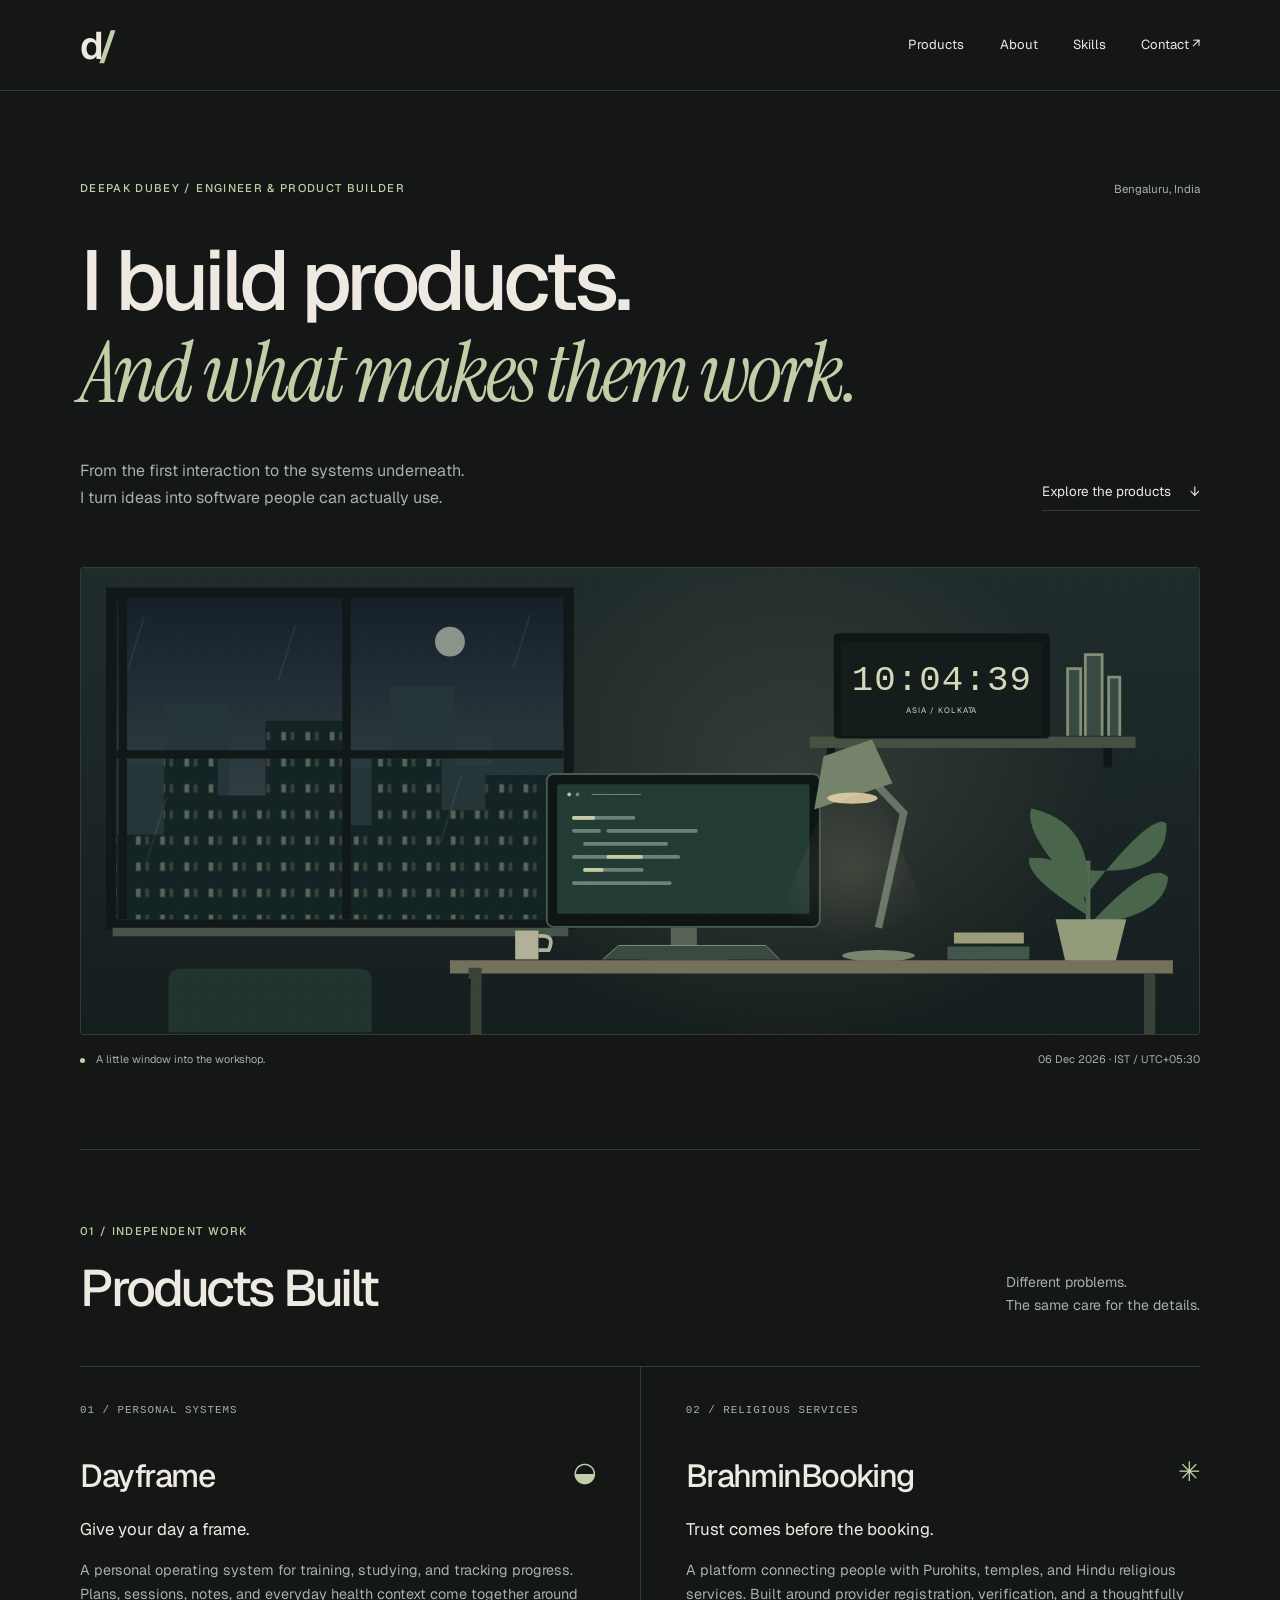
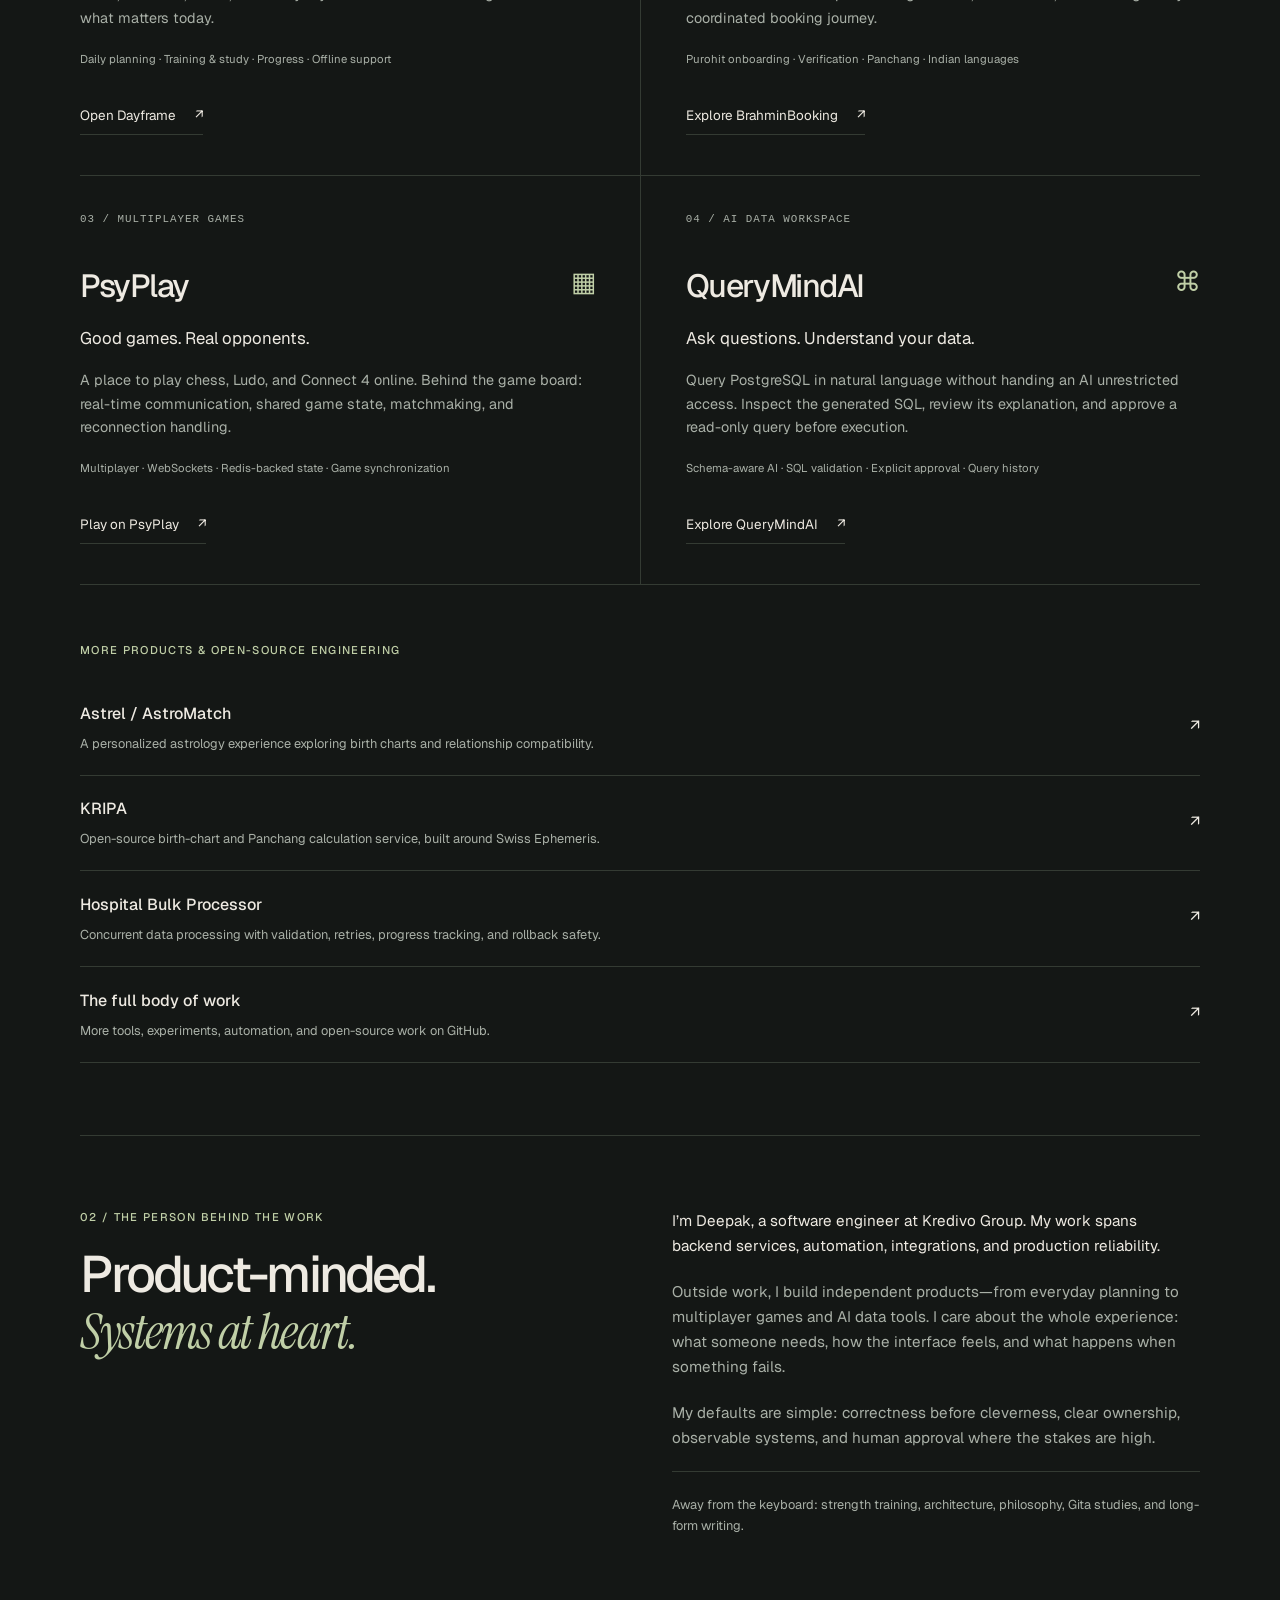
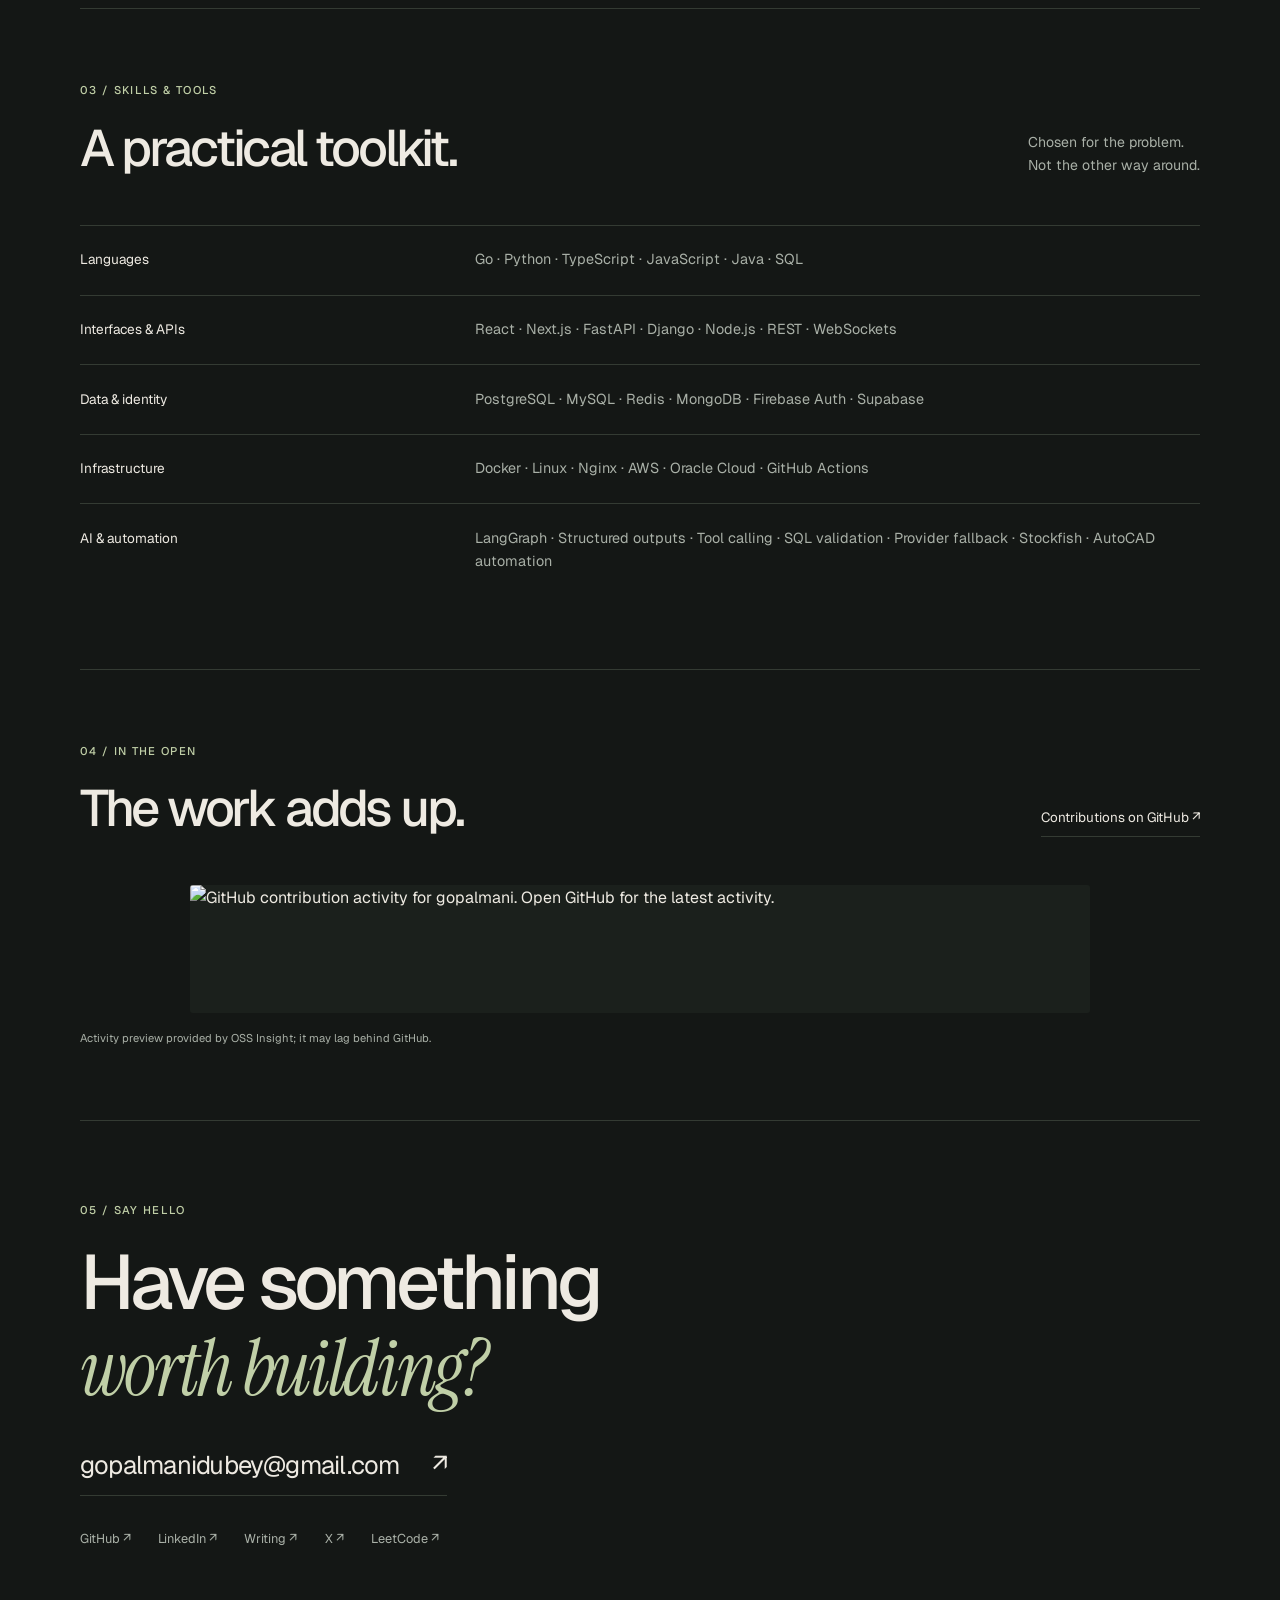
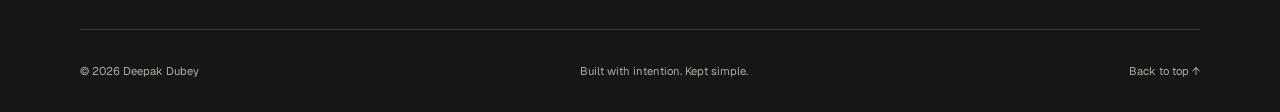
==== commit e23c8d70: "Present products with a mature portfolio and live India-time workshop" ====
--- a/index.html
+++ b/index.html
@@ -1,148 +1,70 @@
 <!DOCTYPE html>
 <html lang="en">
-  <head>
-    <meta charset="UTF-8" />
-    <meta name="viewport" content="width=device-width, initial-scale=1.0" />
-    <meta name="description" content="Deepak Dubey is a software engineer building reliable backend systems, distributed pipelines, and AI-powered developer tools." />
-    <title>Deepak Dubey — Software Engineer</title>
-    <link rel="preconnect" href="https://fonts.googleapis.com" />
-    <link rel="preconnect" href="https://fonts.gstatic.com" crossorigin />
-    <link href="https://fonts.googleapis.com/css2?family=Inter:wght@400;500;600&amp;family=Sora:wght@500;600;700&amp;display=swap" rel="stylesheet" />
-    <link rel="stylesheet" href="style.css" />
-  </head>
-  <body>
-    <a class="skip-link" href="#main-content">Skip to content</a>
-    <header class="site-header">
-      <nav class="nav container" aria-label="Primary navigation">
-        <a class="monogram" href="#top" aria-label="Deepak Dubey, back to top">D/</a>
-        <div class="nav-links">
-          <a href="#about">About</a>
-          <a href="#work">Work</a>
-          <a href="#stack">Stack</a>
-          <a href="#contact">Contact</a>
-        </div>
-      </nav>
-    </header>
-
-    <main id="main-content">
-      <section class="hero container" id="top" aria-labelledby="hero-title">
-        <p class="eyebrow">Software Engineer · Bengaluru, India</p>
-        <h1 id="hero-title">Hey, I’m Deepak Dubey.</h1>
-        <p class="hero-statement">I build reliable backend systems, distributed pipelines, and AI-powered developer tools.</p>
-        <p class="hero-detail">Software Engineer at Kredivo Group, working primarily with Go, Python, PostgreSQL, Redis, Docker, Linux, and AWS.</p>
-        <div class="hero-actions">
-          <a class="hero-link hero-link-primary" href="#work">View Projects <span aria-hidden="true">↓</span></a>
-          <a class="hero-link" href="https://gopal-blog.github.io/" target="_blank" rel="noopener noreferrer" aria-label="Read my blog (opens in a new tab)">Read My Blog <span aria-hidden="true">↗</span></a>
-        </div>
-      </section>
-
-      <section class="section container" id="about" aria-labelledby="about-title">
-        <p class="section-label">About</p>
-        <div class="section-intro">
-          <h2 id="about-title">Engineering systems that hold up in production.</h2>
-          <div class="prose">
-            <p>I’m a software engineer at Kredivo Group, where I work on production systems, automation infrastructure, service integrations, and backend reliability.</p>
-            <p>Outside work, I build open-source tools around safe LLM execution, large-scale data processing, and real-time systems. I am particularly interested in distributed architecture, failure-tolerant services, simulation systems, and autonomous decision loops.</p>
-          </div>
-        </div>
-      </section>
-
-      <section class="section container" id="work" aria-labelledby="work-title">
-        <p class="section-label">Selected Work</p>
-        <div class="section-heading">
-          <h2 id="work-title">Systems built around real constraints.</h2>
-          <p>Open-source projects focused on correctness, scale, and reliable execution.</p>
-        </div>
-        <div class="projects">
-          <article class="project">
-            <div class="project-number">01</div>
-            <div class="project-content">
-              <h3>QueryMindAI</h3>
-              <p>An open-source AI data workspace that converts natural-language questions into validated SQL for user-provided PostgreSQL databases.</p>
-              <p class="project-highlights">Schema introspection · structured LLM outputs · parser-based validation · read-only enforcement · explicit approval · provider fallback</p>
-              <ul class="tags" aria-label="Technologies"><li>Python</li><li>FastAPI</li><li>PostgreSQL</li><li>Next.js</li><li>LLMs</li><li>Docker</li></ul>
-            </div>
-            <a class="project-link" href="https://github.com/gopalmani/QueryMindAI" target="_blank" rel="noopener noreferrer" aria-label="View QueryMindAI repository on GitHub (opens in a new tab)">Repository <span aria-hidden="true">↗</span></a>
-          </article>
-
-          <article class="project">
-            <div class="project-number">02</div>
-            <div class="project-content">
-              <h3>Hospital Bulk Processor</h3>
-              <p>A fault-tolerant synchronization system designed to process large enterprise onboarding datasets through concurrent and incremental pipelines.</p>
-              <p class="project-highlights">Idempotent processing · retries · row-level validation · progress tracking · rollback handling · structured logs · deterministic tests</p>
-              <ul class="tags" aria-label="Technologies"><li>Python</li><li>Concurrent Pipelines</li><li>Docker</li><li>CI</li><li>Data Processing</li></ul>
-            </div>
-            <a class="project-link" href="https://github.com/gopalmani/hospital-bulk-processor" target="_blank" rel="noopener noreferrer" aria-label="View Hospital Bulk Processor repository on GitHub (opens in a new tab)">Repository <span aria-hidden="true">↗</span></a>
-          </article>
-
-          <article class="project">
-            <div class="project-number">03</div>
-            <div class="project-content">
-              <h3>PsyPlay</h3>
-              <p>Real-time multiplayer infrastructure built around WebSockets, Redis-backed state, matchmaking, and synchronized gameplay.</p>
-              <p class="project-highlights">Raw WebSocket communication · Redis-backed state · matchmaking · reconnect handling · stateful and stateless boundaries</p>
-              <ul class="tags" aria-label="Technologies"><li>Go</li><li>WebSockets</li><li>Redis</li><li>PostgreSQL</li><li>Docker</li></ul>
-            </div>
-            <span class="project-status">In development</span>
-          </article>
-        </div>
-      </section>
-
-      <section class="section container" aria-labelledby="focus-title">
-        <p class="section-label">Engineering Focus</p>
-        <h2 id="focus-title">Problems I like working on.</h2>
-        <ol class="focus-list">
-          <li><span>01</span>Backend and distributed systems</li>
-          <li><span>02</span>Concurrent data-processing pipelines</li>
-          <li><span>03</span>Real-time communication and state synchronization</li>
-          <li><span>04</span>Safe and verifiable AI tool execution</li>
-          <li><span>05</span>Linux infrastructure and containerized workloads</li>
-          <li><span>06</span>Reliability, observability, and failure recovery</li>
-        </ol>
-      </section>
-
-      <section class="section container" id="stack" aria-labelledby="stack-title">
-        <p class="section-label">Core Technologies</p>
-        <h2 id="stack-title">A practical production stack.</h2>
-        <div class="stack-grid">
-          <div class="stack-group"><h3>Languages</h3><ul><li>Go</li><li>Python</li><li>TypeScript</li><li>Java</li><li>SQL</li></ul></div>
-          <div class="stack-group"><h3>Backend</h3><ul><li>FastAPI</li><li>Django</li><li>Node.js</li><li>REST APIs</li><li>WebSockets</li></ul></div>
-          <div class="stack-group"><h3>Data</h3><ul><li>PostgreSQL</li><li>Redis</li><li>MySQL</li><li>MongoDB</li></ul></div>
-          <div class="stack-group"><h3>Infrastructure</h3><ul><li>Docker</li><li>Linux</li><li>Nginx</li><li>GitHub Actions</li><li>AWS</li></ul></div>
-          <div class="stack-group stack-wide"><h3>AI Systems</h3><ul><li>LangGraph</li><li>Structured Outputs</li><li>Tool Calling</li><li>Provider Fallback</li><li>Parser-Based Validation</li></ul></div>
-        </div>
-      </section>
-
-      <section class="section container" aria-labelledby="principles-title">
-        <p class="section-label">Engineering Principles</p>
-        <h2 id="principles-title">How I approach the work.</h2>
-        <ol class="principles">
-          <li><span>01</span><strong>Correctness before cleverness</strong></li>
-          <li><span>02</span><strong>Simple systems before unnecessary abstraction</strong></li>
-          <li><span>03</span><strong>Observability before guesswork</strong></li>
-          <li><span>04</span><strong>Retry-safe and idempotent workflows</strong></li>
-          <li><span>05</span><strong>Human verification for high-impact AI actions</strong></li>
-        </ol>
-      </section>
-
-      <section class="section contact container" id="contact" aria-labelledby="contact-title">
-        <p class="section-label">Contact</p>
-        <h2 id="contact-title">Let’s talk systems.</h2>
-        <p>I’m always interested in thoughtful engineering conversations, open-source collaboration, and difficult backend problems.</p>
-        <div class="contact-links">
-          <a href="https://github.com/gopalmani" target="_blank" rel="noopener noreferrer" aria-label="Deepak Dubey on GitHub (opens in a new tab)"><span>GitHub</span><span aria-hidden="true">↗</span></a>
-          <a href="https://www.linkedin.com/in/gopal269/" target="_blank" rel="noopener noreferrer" aria-label="Deepak Dubey on LinkedIn (opens in a new tab)"><span>LinkedIn</span><span aria-hidden="true">↗</span></a>
-          <a href="https://gopal-blog.github.io/" target="_blank" rel="noopener noreferrer" aria-label="Deepak Dubey's blog (opens in a new tab)"><span>Blog</span><span aria-hidden="true">↗</span></a>
-          <a href="https://x.com/deeep8o" target="_blank" rel="noopener noreferrer" aria-label="Deepak Dubey on X (opens in a new tab)"><span>X</span><span aria-hidden="true">↗</span></a>
-          <a href="mailto:gopalmanidubey@gmail.com" aria-label="Email Deepak Dubey"><span>Email</span><span aria-hidden="true">↗</span></a>
-        </div>
-      </section>
-    </main>
-
-    <footer class="footer container">
-      <p class="basement-line"><span class="basement-mark" aria-hidden="true">🏚️</span><span>You’ve reached the basement. I’m still wiring this part of my brain — check back soon.</span></p>
-      <p>© <span id="year">2026</span> Deepak Dubey</p>
-    </footer>
-  </body>
+<head>
+  <meta charset="UTF-8" />
+  <meta name="viewport" content="width=device-width, initial-scale=1" />
+  <title>Deepak Dubey — Engineer &amp; Product Builder</title>
+  <meta name="description" content="I build products and the systems behind them. Explore Dayframe, BrahminBooking, PsyPlay, QueryMindAI, and my open-source engineering work." />
+  <link rel="canonical" href="https://gopalmani.github.io/" />
+  <meta property="og:title" content="Deepak Dubey — Engineer &amp; Product Builder" />
+  <meta property="og:description" content="Independent products. Thoughtful interfaces. Reliable systems underneath." />
+  <meta property="og:type" content="website" />
+  <meta property="og:url" content="https://gopalmani.github.io/" />
+  <meta name="twitter:card" content="summary" />
+  <meta name="theme-color" content="#141715" />
+  <link rel="icon" href="favicon.svg" type="image/svg+xml" />
+  <link rel="icon" href="favicon.ico" sizes="32x32" />
+  <link rel="apple-touch-icon" href="apple-touch-icon.png" />
+  <link rel="preconnect" href="https://fonts.googleapis.com" />
+  <link rel="preconnect" href="https://fonts.gstatic.com" crossorigin />
+  <link href="https://fonts.googleapis.com/css2?family=Geist:wght@400;500;600;700&amp;family=Instrument+Serif:ital@0;1&amp;display=swap" rel="stylesheet" />
+  <link rel="stylesheet" href="style.css" />
+  <script src="site.js" defer></script>
+</head>
+<body>
+  <a class="skip-link" href="#main-content">Skip to content</a>
+  <header class="site-header"><nav class="nav container" aria-label="Primary navigation">
+    <a class="monogram" href="#top" aria-label="Deepak Dubey, back to top">d<span>/</span></a>
+    <div class="nav-links"><a href="#products">Products</a><a href="#about">About</a><a href="#stack">Skills</a><a href="#contact">Contact ↗</a></div>
+  </nav></header>
+  <main id="main-content">
+    <section class="hero container" id="top" aria-labelledby="hero-title">
+      <div class="hero-meta"><p class="eyebrow">Deepak Dubey / Engineer &amp; product builder</p><span>Bengaluru, India</span></div>
+      <h1 id="hero-title">I build products.<br /><em>And what makes them work.</em></h1>
+      <div class="hero-bottom"><p>From the first interaction to the systems underneath.<br class="desktop-break" /> I turn ideas into software people can actually use.</p><a class="text-link" href="#products">Explore the products <span aria-hidden="true">↓</span></a></div>
+    </section>
+    <figure class="desk container" id="desk">
+      <div class="desk-scene">
+        <img src="assets/studio.svg" width="1200" height="500" alt="An illustrated evening workspace: city lights, a warm desk lamp, a monitor, books, and a plant." fetchpriority="high" />
+        <div class="desk-clock" aria-label="Current time in India"><time id="india-clock">IST</time><span>Asia / Kolkata</span></div>
+      </div>
+      <figcaption><span><i class="status-dot" aria-hidden="true"></i> A little window into the workshop.</span><span id="clock-date">India Standard Time · UTC+05:30</span></figcaption>
+    </figure>
+    <section class="section container" id="products" aria-labelledby="products-title">
+      <div class="section-heading"><div><p class="section-label">01 / Independent work</p><h2 id="products-title">Products Built</h2></div><p>Different problems.<br />The same care for the details.</p></div>
+      <div class="products">
+        <article class="product"><div class="product-index">01 / Personal systems</div><div class="product-body"><h3>Dayframe<span class="product-symbol" aria-hidden="true">◒</span></h3><p class="product-tagline">Give your day a frame.</p><p>A personal operating system for training, studying, and tracking progress. Plans, sessions, notes, and everyday health context come together around what matters today.</p><p class="product-detail">Daily planning · Training &amp; study · Progress · Offline support</p><a class="text-link" href="https://dayframehq.github.io/">Open Dayframe <span aria-hidden="true">↗</span></a></div></article>
+        <article class="product"><div class="product-index">02 / Religious services</div><div class="product-body"><h3>BrahminBooking<span class="product-symbol" aria-hidden="true">✳</span></h3><p class="product-tagline">Trust comes before the booking.</p><p>A platform connecting people with Purohits, temples, and Hindu religious services. Built around provider registration, verification, and a thoughtfully coordinated booking journey.</p><p class="product-detail">Purohit onboarding · Verification · Panchang · Indian languages</p><a class="text-link" href="https://brahminbooking.com/">Explore BrahminBooking <span aria-hidden="true">↗</span></a></div></article>
+        <article class="product"><div class="product-index">03 / Multiplayer games</div><div class="product-body"><h3>PsyPlay<span class="product-symbol" aria-hidden="true">▦</span></h3><p class="product-tagline">Good games. Real opponents.</p><p>A place to play chess, Ludo, and Connect 4 online. Behind the game board: real-time communication, shared game state, matchmaking, and reconnection handling.</p><p class="product-detail">Multiplayer · WebSockets · Redis-backed state · Game synchronization</p><a class="text-link" href="https://www.psyplay.io/">Play on PsyPlay <span aria-hidden="true">↗</span></a></div></article>
+        <article class="product"><div class="product-index">04 / AI data workspace</div><div class="product-body"><h3>QueryMindAI<span class="product-symbol" aria-hidden="true">⌘</span></h3><p class="product-tagline">Ask questions. Understand your data.</p><p>Query PostgreSQL in natural language without handing an AI unrestricted access. Inspect the generated SQL, review its explanation, and approve a read-only query before execution.</p><p class="product-detail">Schema-aware AI · SQL validation · Explicit approval · Query history</p><a class="text-link" href="https://github.com/gopalmani/QueryMindAI">Explore QueryMindAI <span aria-hidden="true">↗</span></a></div></article>
+      </div>
+      <div class="more-work"><p class="section-label">More products &amp; open-source engineering</p><a href="https://astromatch.github.io/"><span><strong>Astrel / AstroMatch</strong><small>A personalized astrology experience exploring birth charts and relationship compatibility.</small></span><span aria-hidden="true">↗</span></a><a href="https://github.com/gopalmani/kripa"><span><strong>KRIPA</strong><small>Open-source birth-chart and Panchang calculation service, built around Swiss Ephemeris.</small></span><span aria-hidden="true">↗</span></a><a href="https://github.com/gopalmani/hospital-bulk-processor"><span><strong>Hospital Bulk Processor</strong><small>Concurrent data processing with validation, retries, progress tracking, and rollback safety.</small></span><span aria-hidden="true">↗</span></a><a href="https://github.com/gopalmani?tab=repositories"><span><strong>The full body of work</strong><small>More tools, experiments, automation, and open-source work on GitHub.</small></span><span aria-hidden="true">↗</span></a></div>
+    </section>
+    <section class="section container about" id="about" aria-labelledby="about-title">
+      <div><p class="section-label">02 / The person behind the work</p><h2 id="about-title">Product-minded.<br /><em>Systems at heart.</em></h2></div>
+      <div class="prose"><p>I’m Deepak, a software engineer at Kredivo Group. My work spans backend services, automation, integrations, and production reliability.</p><p>Outside work, I build independent products—from everyday planning to multiplayer games and AI data tools. I care about the whole experience: what someone needs, how the interface feels, and what happens when something fails.</p><p>My defaults are simple: correctness before cleverness, clear ownership, observable systems, and human approval where the stakes are high.</p><p class="aside-note">Away from the keyboard: strength training, architecture, philosophy, Gita studies, and long-form writing.</p></div>
+    </section>
+    <section class="section container" id="stack" aria-labelledby="stack-title">
+      <div class="section-heading"><div><p class="section-label">03 / Skills &amp; tools</p><h2 id="stack-title">A practical toolkit.</h2></div><p>Chosen for the problem.<br />Not the other way around.</p></div>
+      <dl class="skills"><div><dt>Languages</dt><dd>Go · Python · TypeScript · JavaScript · Java · SQL</dd></div><div><dt>Interfaces &amp; APIs</dt><dd>React · Next.js · FastAPI · Django · Node.js · REST · WebSockets</dd></div><div><dt>Data &amp; identity</dt><dd>PostgreSQL · MySQL · Redis · MongoDB · Firebase Auth · Supabase</dd></div><div><dt>Infrastructure</dt><dd>Docker · Linux · Nginx · AWS · Oracle Cloud · GitHub Actions</dd></div><div><dt>AI &amp; automation</dt><dd>LangGraph · Structured outputs · Tool calling · SQL validation · Provider fallback · Stockfish · AutoCAD automation</dd></div></dl>
+    </section>
+    <section class="section container" id="activity" aria-labelledby="activity-title">
+      <div class="section-heading"><div><p class="section-label">04 / In the open</p><h2 id="activity-title">The work adds up.</h2></div><a class="text-link" href="https://github.com/gopalmani?tab=overview">Contributions on GitHub ↗</a></div>
+      <a class="activity-image" href="https://github.com/gopalmani" aria-label="View Deepak's contribution activity on GitHub"><img loading="lazy" src="https://next.ossinsight.io/widgets/official/compose-user-dashboard-stats/thumbnail.png?user_id=45264570&amp;image_size=auto&amp;color_scheme=dark" width="1000" alt="GitHub contribution activity for gopalmani. Open GitHub for the latest activity." /></a>
+      <p class="activity-note">Activity preview provided by OSS Insight; it may lag behind GitHub.</p>
+    </section>
+    <section class="section contact container" id="contact" aria-labelledby="contact-title"><p class="section-label">05 / Say hello</p><h2 id="contact-title">Have something<br /><em>worth building?</em></h2><a class="contact-email" href="mailto:gopalmanidubey@gmail.com">gopalmanidubey@gmail.com <span aria-hidden="true">↗</span></a><div class="contact-links"><a href="https://github.com/gopalmani">GitHub ↗</a><a href="https://www.linkedin.com/in/gopal269/">LinkedIn ↗</a><a href="https://gopal-blog.github.io/">Writing ↗</a><a href="https://x.com/deeep8o">X ↗</a><a href="https://leetcode.com/u/gopalmanidubey/">LeetCode ↗</a></div></section>
+  </main>
+  <footer class="footer container"><p>© <span id="year">2026</span> Deepak Dubey</p><p>Built with intention. Kept simple.</p><a href="#top">Back to top ↑</a></footer>
+</body>
 </html>
--- a/style.css
+++ b/style.css
@@ -1,155 +1,79 @@
-*, *::before, *::after { box-sizing: border-box; }
-
-:root {
-  color-scheme: dark;
-  --background: #0b0d10;
-  --surface: #12161b;
-  --surface-hover: #181d24;
-  --text: #f4f6f8;
-  --muted: #9da7b3;
-  --border: rgba(255, 255, 255, 0.09);
-  --accent: #8b9cff;
-  --heading: "Sora", sans-serif;
-  --body: "Inter", sans-serif;
-}
-
-html { scroll-behavior: smooth; }
-
-body {
-  margin: 0;
-  min-width: 320px;
-  background: var(--background);
-  color: var(--text);
-  font-family: var(--body);
-  font-size: 1rem;
-  line-height: 1.65;
-  -webkit-font-smoothing: antialiased;
-  overflow-x: hidden;
-}
-
-body::before {
-  content: "";
-  position: absolute;
-  z-index: -1;
-  top: 0;
-  right: 0;
-  width: min(70vw, 900px);
-  height: min(70vw, 900px);
-  background: radial-gradient(circle at top right, rgba(139, 156, 255, 0.13), transparent 62%);
-  pointer-events: none;
-}
-
-a { color: inherit; text-decoration: none; }
-a:focus-visible { outline: 2px solid var(--accent); outline-offset: 4px; border-radius: 2px; }
-
-.skip-link { position: fixed; z-index: 20; top: 1rem; left: 1rem; padding: .65rem 1rem; background: var(--accent); color: var(--background); font-weight: 600; transform: translateY(-180%); }
-.skip-link:focus { transform: translateY(0); }
-
-.container { width: min(100% - 2.5rem, 920px); margin-inline: auto; }
-
-.site-header { position: sticky; z-index: 10; top: 0; background: rgba(11, 13, 16, .82); border-bottom: 1px solid var(--border); backdrop-filter: blur(14px); }
-.nav { min-height: 76px; display: flex; align-items: center; justify-content: space-between; gap: 2rem; }
-.monogram { width: 46px; height: 46px; display: grid; place-items: center; border: 1px solid var(--border); border-radius: 50%; color: var(--accent); font: 600 .9rem var(--heading); letter-spacing: -.04em; transition: background .2s ease, border-color .2s ease; }
-.monogram:hover { background: var(--surface-hover); border-color: rgba(139, 156, 255, .45); }
-.nav-links { display: flex; align-items: center; gap: clamp(1rem, 4vw, 2.25rem); font: 500 .82rem var(--heading); }
-.nav-links a { position: relative; color: var(--muted); transition: color .2s ease; }
-.nav-links a::after { content: ""; position: absolute; right: 0; bottom: -.35rem; left: 0; height: 1px; background: var(--accent); transform: scaleX(0); transform-origin: right; transition: transform .2s ease; }
-.nav-links a:hover { color: var(--text); }
-.nav-links a:hover::after { transform: scaleX(1); transform-origin: left; }
-
-.hero { display: flex; flex-direction: column; justify-content: center; padding-block: clamp(5rem, 9vw, 7rem); }
-.eyebrow, .section-label { margin: 0 0 .9rem; color: var(--accent); font: 600 .72rem var(--heading); letter-spacing: .16em; text-transform: uppercase; }
-.hero h1 { max-width: 850px; margin: 0; font: 600 clamp(3rem, 8vw, 6.5rem)/.98 var(--heading); letter-spacing: -.055em; text-wrap: balance; }
-.hero-statement { max-width: 780px; margin: clamp(1.5rem, 3vw, 2.25rem) 0 0; font: 500 clamp(1.45rem, 3.2vw, 2.25rem)/1.3 var(--heading); letter-spacing: -.035em; color: #dce1e7; text-wrap: balance; }
-.hero-detail { max-width: 660px; margin: 1rem 0 0; color: var(--muted); font-size: clamp(.98rem, 1.8vw, 1.08rem); }
-.hero-actions { display: flex; flex-wrap: wrap; gap: 1.75rem; margin-top: 1.75rem; }
-.hero-link { position: relative; display: inline-flex; align-items: center; gap: .55rem; padding-block: .25rem .4rem; color: var(--muted); font: 600 .82rem var(--heading); }
-.hero-link::after { content: ""; position: absolute; right: 0; bottom: 0; left: 0; height: 1px; background: currentColor; transform: scaleX(.28); transform-origin: left; opacity: .65; transition: transform .2s ease, opacity .2s ease; }
-.hero-link span { color: var(--accent); transition: transform .2s ease; }
-.hero-link:hover { color: var(--text); }
-.hero-link:hover::after { transform: scaleX(1); opacity: 1; }
-.hero-link:hover span { transform: translate(2px, -1px); }
-.hero-link-primary { color: var(--text); }
-.hero-link-primary::after { background: var(--accent); opacity: 1; }
-
-.section { padding-block: clamp(3.25rem, 6vw, 4.5rem); border-top: 1px solid var(--border); scroll-margin-top: 76px; }
-.section h2 { max-width: 680px; margin: 0; font: 600 clamp(2rem, 4.5vw, 3.5rem)/1.12 var(--heading); letter-spacing: -.045em; text-wrap: balance; }
-.section-intro { display: grid; grid-template-columns: minmax(0, .9fr) minmax(0, 1.1fr); gap: clamp(2rem, 5vw, 4rem); align-items: start; }
-.prose { color: var(--muted); font-size: 1.06rem; }
-.prose p { margin: 0; }
-.prose p + p { margin-top: 1.2rem; }
-.section-heading { display: flex; justify-content: space-between; gap: 2rem; align-items: end; margin-bottom: 2.25rem; }
-.section-heading p { max-width: 310px; margin: 0; color: var(--muted); }
-
-.projects { display: grid; gap: 1rem; }
-.project { position: relative; display: grid; grid-template-columns: 48px minmax(0, 1fr) auto; gap: clamp(1rem, 3vw, 2rem); align-items: start; padding: clamp(1.4rem, 4vw, 2.4rem); background: var(--surface); border: 1px solid var(--border); box-shadow: 0 12px 40px rgba(0,0,0,.13); transition: transform .25s ease, background .25s ease, border-color .25s ease; }
-.project:hover, .project:focus-within { transform: translateY(-3px); background: var(--surface-hover); border-color: rgba(139, 156, 255, .32); }
-.project-number { color: var(--accent); font: 600 .72rem var(--heading); letter-spacing: .08em; padding-top: .35rem; }
-.project h3 { margin: 0; font: 600 clamp(1.35rem, 3vw, 1.75rem)/1.2 var(--heading); letter-spacing: -.03em; }
-.project-content > p { max-width: 630px; margin: .85rem 0 0; color: #c7cdd5; }
-.project-content .project-highlights { color: var(--muted); font-size: .9rem; }
-.tags { display: flex; flex-wrap: wrap; gap: .45rem; margin: 1.25rem 0 0; padding: 0; list-style: none; }
-.tags li { padding: .28rem .55rem; border: 1px solid var(--border); color: var(--muted); font-size: .72rem; line-height: 1.4; }
-.project-link, .project-status { white-space: nowrap; color: var(--accent); font: 600 .75rem var(--heading); }
-.project-link { display: inline-flex; gap: .45rem; padding-block: .35rem; border-bottom: 1px solid transparent; transition: border-color .2s ease; }
-.project-link:hover { border-color: currentColor; }
-.project-status { color: var(--muted); }
-
-.focus-list, .principles { margin: clamp(2rem, 4vw, 2.75rem) 0 0; padding: 0; list-style: none; border-top: 1px solid var(--border); }
-.focus-list { display: grid; grid-template-columns: repeat(2, minmax(0, 1fr)); }
-.focus-list li { display: flex; gap: 1.2rem; align-items: baseline; padding: 1.2rem 1rem 1.2rem 0; border-bottom: 1px solid var(--border); color: #d3d8de; }
-.focus-list li:nth-child(odd) { padding-right: 2rem; }
-.focus-list li:nth-child(even) { padding-left: 2rem; border-left: 1px solid var(--border); }
-.focus-list span, .principles span { flex: 0 0 auto; color: var(--accent); font: 600 .7rem var(--heading); letter-spacing: .08em; }
-
-.stack-grid { display: grid; grid-template-columns: repeat(2, minmax(0, 1fr)); gap: 0; margin-top: 2.25rem; border-top: 1px solid var(--border); border-left: 1px solid var(--border); }
-.stack-group { padding: clamp(1.3rem, 3vw, 2rem); border-right: 1px solid var(--border); border-bottom: 1px solid var(--border); }
-.stack-group h3 { margin: 0 0 1.1rem; color: var(--muted); font: 600 .72rem var(--heading); letter-spacing: .12em; text-transform: uppercase; }
-.stack-group ul { display: flex; flex-wrap: wrap; gap: .5rem; margin: 0; padding: 0; list-style: none; }
-.stack-group li { padding: .35rem .65rem; background: var(--surface); border: 1px solid var(--border); color: #d8dde3; font-size: .82rem; }
-.stack-wide { grid-column: 1 / -1; }
-
-.principles li { display: grid; grid-template-columns: 56px 1fr; align-items: center; gap: 1.2rem; padding: clamp(1.15rem, 3vw, 1.8rem) 0; border-bottom: 1px solid var(--border); }
-.principles strong { font: 500 clamp(1.05rem, 2.5vw, 1.4rem)/1.35 var(--heading); letter-spacing: -.02em; }
-
-.contact > p:not(.section-label) { max-width: 600px; margin: 1.4rem 0 0; color: var(--muted); font-size: 1.05rem; }
-.contact-links { display: grid; grid-template-columns: repeat(5, 1fr); margin-top: 2.25rem; border-top: 1px solid var(--border); border-left: 1px solid var(--border); }
-.contact-links a { display: flex; align-items: center; justify-content: space-between; gap: .6rem; padding: 1rem; border-right: 1px solid var(--border); border-bottom: 1px solid var(--border); font: 500 .8rem var(--heading); transition: color .2s ease, background .2s ease; }
-.contact-links a:hover { background: var(--surface-hover); color: var(--accent); }
-
-.footer { display: flex; justify-content: space-between; gap: 2rem; padding-block: 2.2rem; border-top: 1px solid var(--border); color: var(--muted); font-size: .78rem; }
-.footer p { margin: 0; }
-.basement-line { display: flex; align-items: center; gap: .65rem; }
-.basement-mark { flex: 0 0 auto; font-size: 1rem; filter: grayscale(1); opacity: .58; transform: rotate(-3deg); }
-
-@media (max-width: 720px) {
-  .section-intro { grid-template-columns: 1fr; gap: 2rem; }
-  .section-heading { display: block; }
-  .section-heading p { margin-top: 1.2rem; }
-  .project { grid-template-columns: 34px minmax(0, 1fr); }
-  .project-link, .project-status { grid-column: 2; justify-self: start; }
-  .focus-list { grid-template-columns: 1fr; }
-  .focus-list li:nth-child(n) { padding-inline: 0; border-left: 0; }
-  .contact-links { grid-template-columns: repeat(2, 1fr); }
-}
-
-@media (max-width: 480px) {
-  .container { width: min(100% - 2rem, 920px); }
-  .nav { min-height: 68px; gap: 1rem; }
-  .monogram { width: 42px; height: 42px; }
-  .nav-links { gap: .85rem; font-size: .7rem; }
-  .hero { padding-block: 4.5rem; }
-  .hero h1 { font-size: clamp(2.8rem, 15vw, 4rem); }
-  .hero-actions { gap: 1.5rem; }
-  .project { grid-template-columns: 1fr; }
-  .project-number, .project-link, .project-status { grid-column: 1; }
-  .stack-grid { grid-template-columns: 1fr; }
-  .stack-wide { grid-column: auto; }
-  .contact-links { grid-template-columns: 1fr; }
-  .footer { flex-direction: column; gap: .7rem; }
-}
-
-@media (prefers-reduced-motion: reduce) {
-  html { scroll-behavior: auto; }
-  *, *::before, *::after { transition-duration: .01ms !important; animation-duration: .01ms !important; animation-iteration-count: 1 !important; }
-}
+*,*::before,*::after { box-sizing: border-box; }
+:root { color-scheme: dark; --background:#141715; --surface:#1b201c; --text:#eeeae2; --muted:#a9b0a7; --border:#343b33; --accent:#c0cfa7; --body:"Geist",sans-serif; --serif:"Instrument Serif",Georgia,serif; }
+html { scroll-behavior:smooth; scroll-padding-top:6rem; }
+body { margin:0; background:var(--background); color:var(--text); font:400 1rem/1.65 var(--body); -webkit-font-smoothing:antialiased; }
+a { color:inherit; text-decoration:none; transition:color .2s ease; }
+a:hover { color:var(--accent); }
+a:active { opacity:.8; }
+a:focus-visible { outline:2px solid var(--accent); outline-offset:6px; }
+img { display:block; max-width:100%; height:auto; }
+p { margin:0; text-wrap:pretty; }
+.container { width:min(100% - 4rem,1120px); margin-inline:auto; }
+.skip-link { position:fixed; z-index:20; top:1rem; left:1rem; padding:.7rem 1rem; background:var(--accent); color:var(--background); transform:translateY(-200%); }
+.skip-link:focus { transform:translateY(0); }
+.site-header { border-bottom:1px solid var(--border); }
+.nav { min-height:90px; display:flex; align-items:center; justify-content:space-between; gap:1rem; }
+.monogram { font:600 2.4rem/1 var(--body); letter-spacing:-.16em; padding-right:.4rem; }
+.monogram span { color:var(--accent); }
+.nav-links { display:flex; gap:2.2rem; font-size:.82rem; }
+.nav-links a { padding-block:.7rem; }
+.hero { padding-block:5.5rem 3.5rem; }
+.hero-meta { display:flex; justify-content:space-between; gap:1rem; color:var(--muted); font-size:.72rem; }
+.eyebrow,.section-label { font-size:.7rem; font-weight:500; letter-spacing:.12em; text-transform:uppercase; color:var(--accent); }
+h1,h2,h3 { margin:0; font-weight:500; }
+h1 { margin-block:2.3rem 2.5rem; font-size:clamp(3rem,6.6vw,5.8rem); line-height:1.08; letter-spacing:-.058em; }
+em { font-family:var(--serif); font-weight:400; letter-spacing:-.035em; color:var(--accent); }
+.hero-bottom { display:flex; justify-content:space-between; align-items:end; gap:2rem; color:var(--muted); }
+.hero-bottom p { max-width:38rem; }
+.text-link { display:inline-flex; gap:1.2rem; align-items:center; padding-block:.5rem; border-bottom:1px solid var(--border); font-size:.84rem; color:var(--text); }
+.text-link span { transition:transform .2s ease; }
+.text-link:hover span { transform:translate(2px,-2px); }
+.desk { margin-block:0 5rem; }
+.desk-scene { position:relative; isolation:isolate; overflow:hidden; border:1px solid var(--border); border-radius:3px; container-type:inline-size; }
+.desk-scene img { width:100%; }
+.desk-clock { position:absolute; top:16%; left:68%; width:18%; height:20%; display:flex; flex-direction:column; align-items:center; justify-content:center; color:#d4dab9; background:#151c1c; font-variant-numeric:tabular-nums; }
+.desk-clock time { font:400 clamp(.7rem,3.2cqw,2.4rem)/1.2 monospace; letter-spacing:.03em; }
+.desk-clock span { font:400 clamp(.3rem,.7cqw,.6rem)/2 var(--body); letter-spacing:.12em; text-transform:uppercase; }
+figcaption { display:flex; justify-content:space-between; gap:1rem; padding-top:1rem; color:var(--muted); font-size:.68rem; }
+.status-dot { display:inline-block; width:5px; height:5px; margin-right:.5rem; border-radius:50%; background:var(--accent); }
+.section { padding-block:4.5rem; border-top:1px solid var(--border); }
+.section-heading { display:flex; justify-content:space-between; align-items:end; gap:2rem; margin-bottom:3rem; }
+.section-label { margin-bottom:1.25rem; }
+h2 { font-size:clamp(2.4rem,4vw,3.7rem); line-height:1.12; letter-spacing:-.055em; }
+.section-heading>p { font-size:.88rem; color:var(--muted); }
+.products { display:grid; grid-template-columns:1fr 1fr; border-top:1px solid var(--border); }
+.product { display:flex; flex-direction:column; padding:2.2rem 2.8rem 2.5rem 0; border-bottom:1px solid var(--border); }
+.product:nth-child(even) { padding-left:2.8rem; padding-right:0; border-left:1px solid var(--border); }
+.product-index { margin-bottom:2rem; font:400 .68rem/1.5 monospace; color:var(--muted); text-transform:uppercase; letter-spacing:.09em; }
+.product-body { display:flex; flex-direction:column; flex:1; }
+h3 { display:flex; justify-content:space-between; gap:.7rem; font-size:clamp(1.4rem,2.5vw,2rem); letter-spacing:-.045em; }
+.product-symbol { color:var(--accent); font-size:1.7rem; }
+.product p { color:var(--muted); font-size:.9rem; }
+.product .product-tagline { color:var(--text); font-size:1.05rem; margin-block:.8rem 1rem; }
+.product .product-detail { font-size:.71rem; margin-block:1.2rem 1.7rem; }
+.product .text-link { align-self:start; margin-top:auto; }
+.more-work { margin-top:3.5rem; }
+.more-work>a { display:flex; align-items:center; justify-content:space-between; gap:1.5rem; padding:1.3rem 0; border-bottom:1px solid var(--border); }
+.more-work strong { font-size:1rem; font-weight:500; }
+.more-work small { display:block; color:var(--muted); margin-top:.35rem; font-size:.8rem; }
+.about { display:grid; grid-template-columns:1fr 1fr; gap:4rem; }
+.prose p+p { margin-top:1.3rem; }
+.prose { color:var(--muted); font-size:.95rem; }
+.prose p:first-child { color:var(--text); }
+.prose .aside-note { font-size:.8rem; padding-top:1.4rem; border-top:1px solid var(--border); }
+.skills { margin:0; }
+.skills>div { display:grid; grid-template-columns:1fr 2fr; gap:2rem; padding:1.4rem 0; border-top:1px solid var(--border); }
+.skills dt { font-size:.85rem; color:var(--text); }
+.skills dd { margin:0; color:var(--muted); font-size:.9rem; }
+.activity-image { display:block; max-width:900px; margin:auto; min-height:8rem; background:var(--surface); border-radius:3px; overflow:hidden; }
+.activity-image img { width:100%; }
+.activity-note { margin-top:1rem; color:var(--muted); font-size:.7rem; }
+.contact { padding-block:5rem; }
+.contact h2 { font-size:clamp(3rem,6vw,5rem); }
+.contact-email { display:inline-flex; align-items:center; gap:2rem; margin-block:2rem; font-size:clamp(.95rem,2.5vw,1.6rem); letter-spacing:-.03em; border-bottom:1px solid var(--border); padding-bottom:.5rem; }
+.contact-links { display:flex; flex-wrap:wrap; gap:1.7rem; font-size:.8rem; color:var(--muted); }
+.footer { display:flex; justify-content:space-between; flex-wrap:wrap; gap:1rem; padding-block:2rem; border-top:1px solid var(--border); font-size:.7rem; color:var(--muted); }
+@media (prefers-reduced-motion:no-preference) { .hero { animation:arrive .7s ease-out both; } @keyframes arrive { from { opacity:0; transform:translateY(12px); } to { opacity:1; transform:translateY(0); } } }
+@media (max-width:720px) { .container { width:calc(100% - 2.5rem); } .hero { padding-top:3.5rem; } .hero-meta>span { display:none; } .hero-bottom,.section-heading { align-items:start; flex-direction:column; gap:1.5rem; } .hero-bottom p { font-size:.92rem; } .desktop-break { display:none; } .products,.about { grid-template-columns:1fr; } .product:nth-child(n) { padding:2rem 0; border-left:0; } .product-index { margin-bottom:1.2rem; } .about { gap:2rem; } .section { padding-block:3.5rem; } .skills>div { grid-template-columns:1fr; gap:.5rem; } .desk { margin-bottom:3rem; } figcaption { flex-direction:column; gap:.3rem; } .nav-links { gap:1.2rem; font-size:.75rem; } .nav { min-height:76px; } .contact-email { gap:1rem; } }
+@media (max-width:380px) { .nav-links { gap:.8rem; font-size:.68rem; } h1 { font-size:2.8rem; } }
+@media (prefers-reduced-motion:reduce) { html { scroll-behavior:auto; } *,*::before,*::after { animation:none!important; transition:none!important; } }
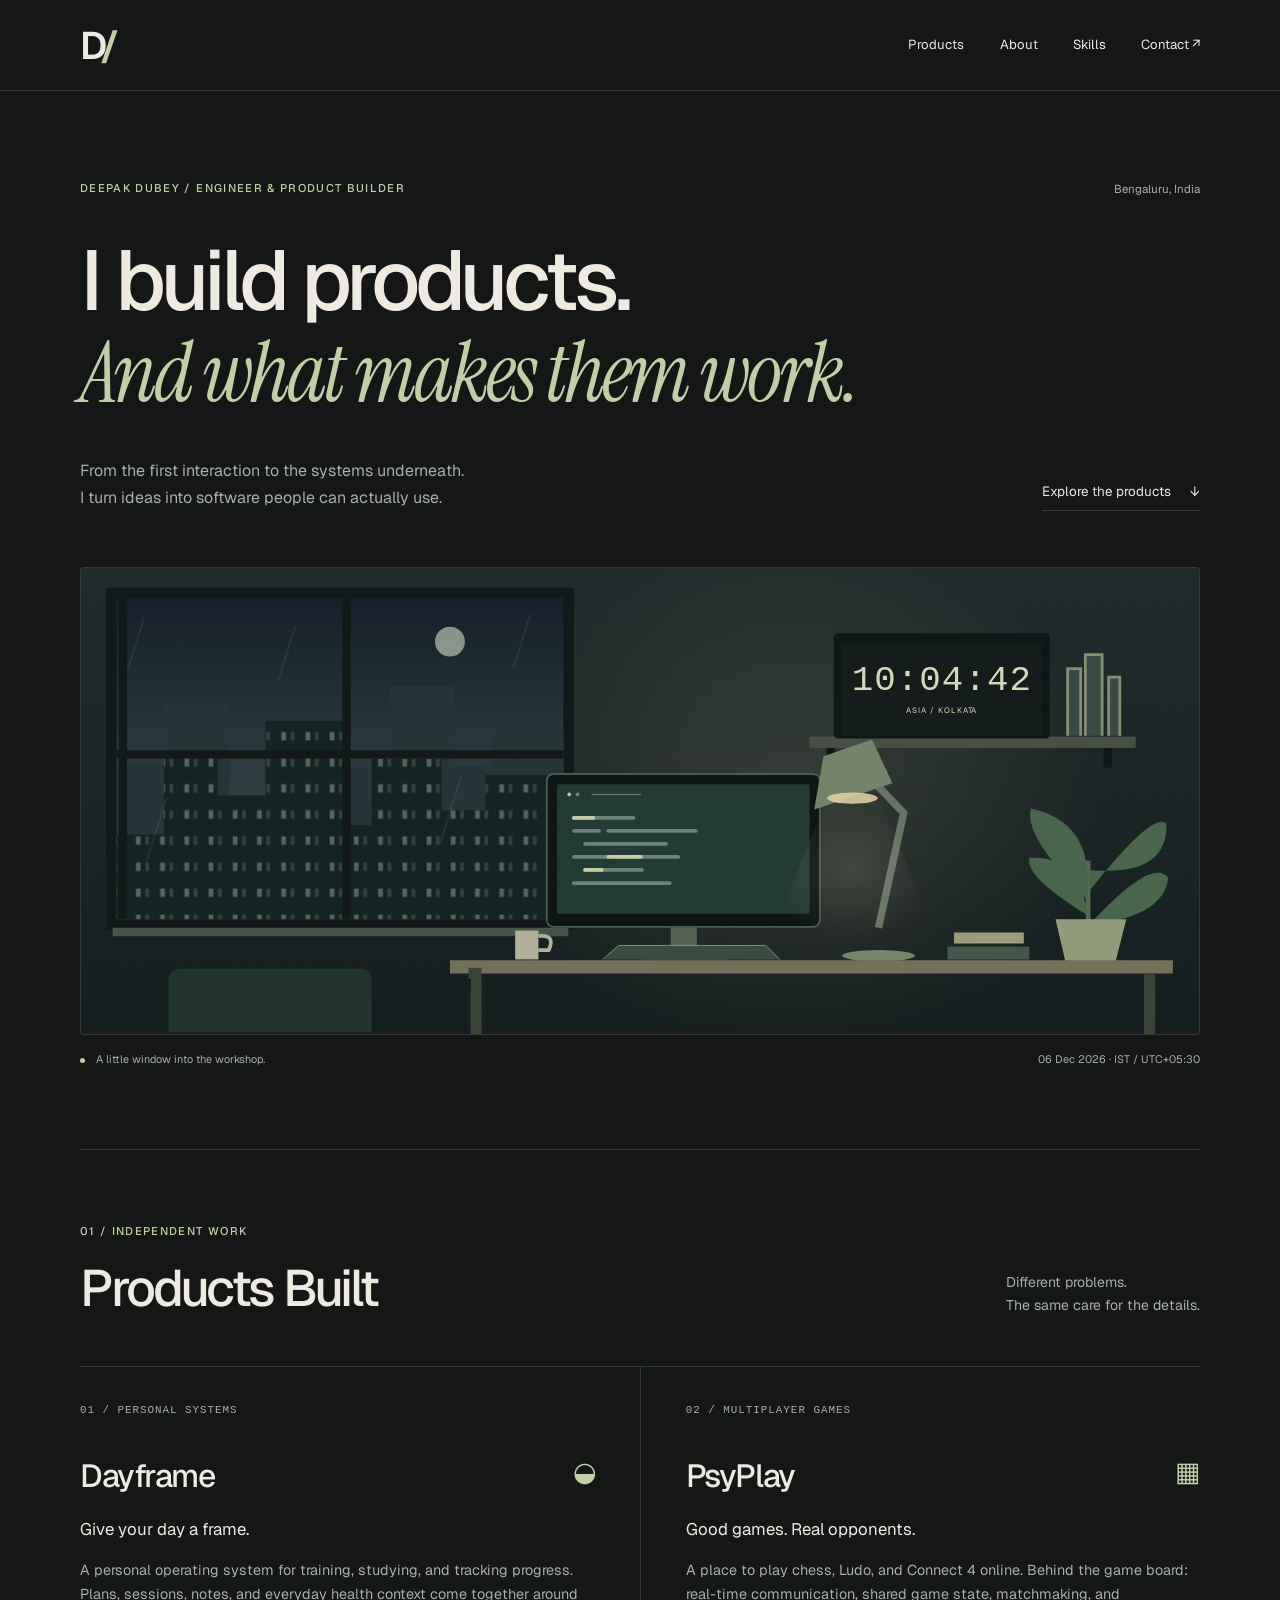
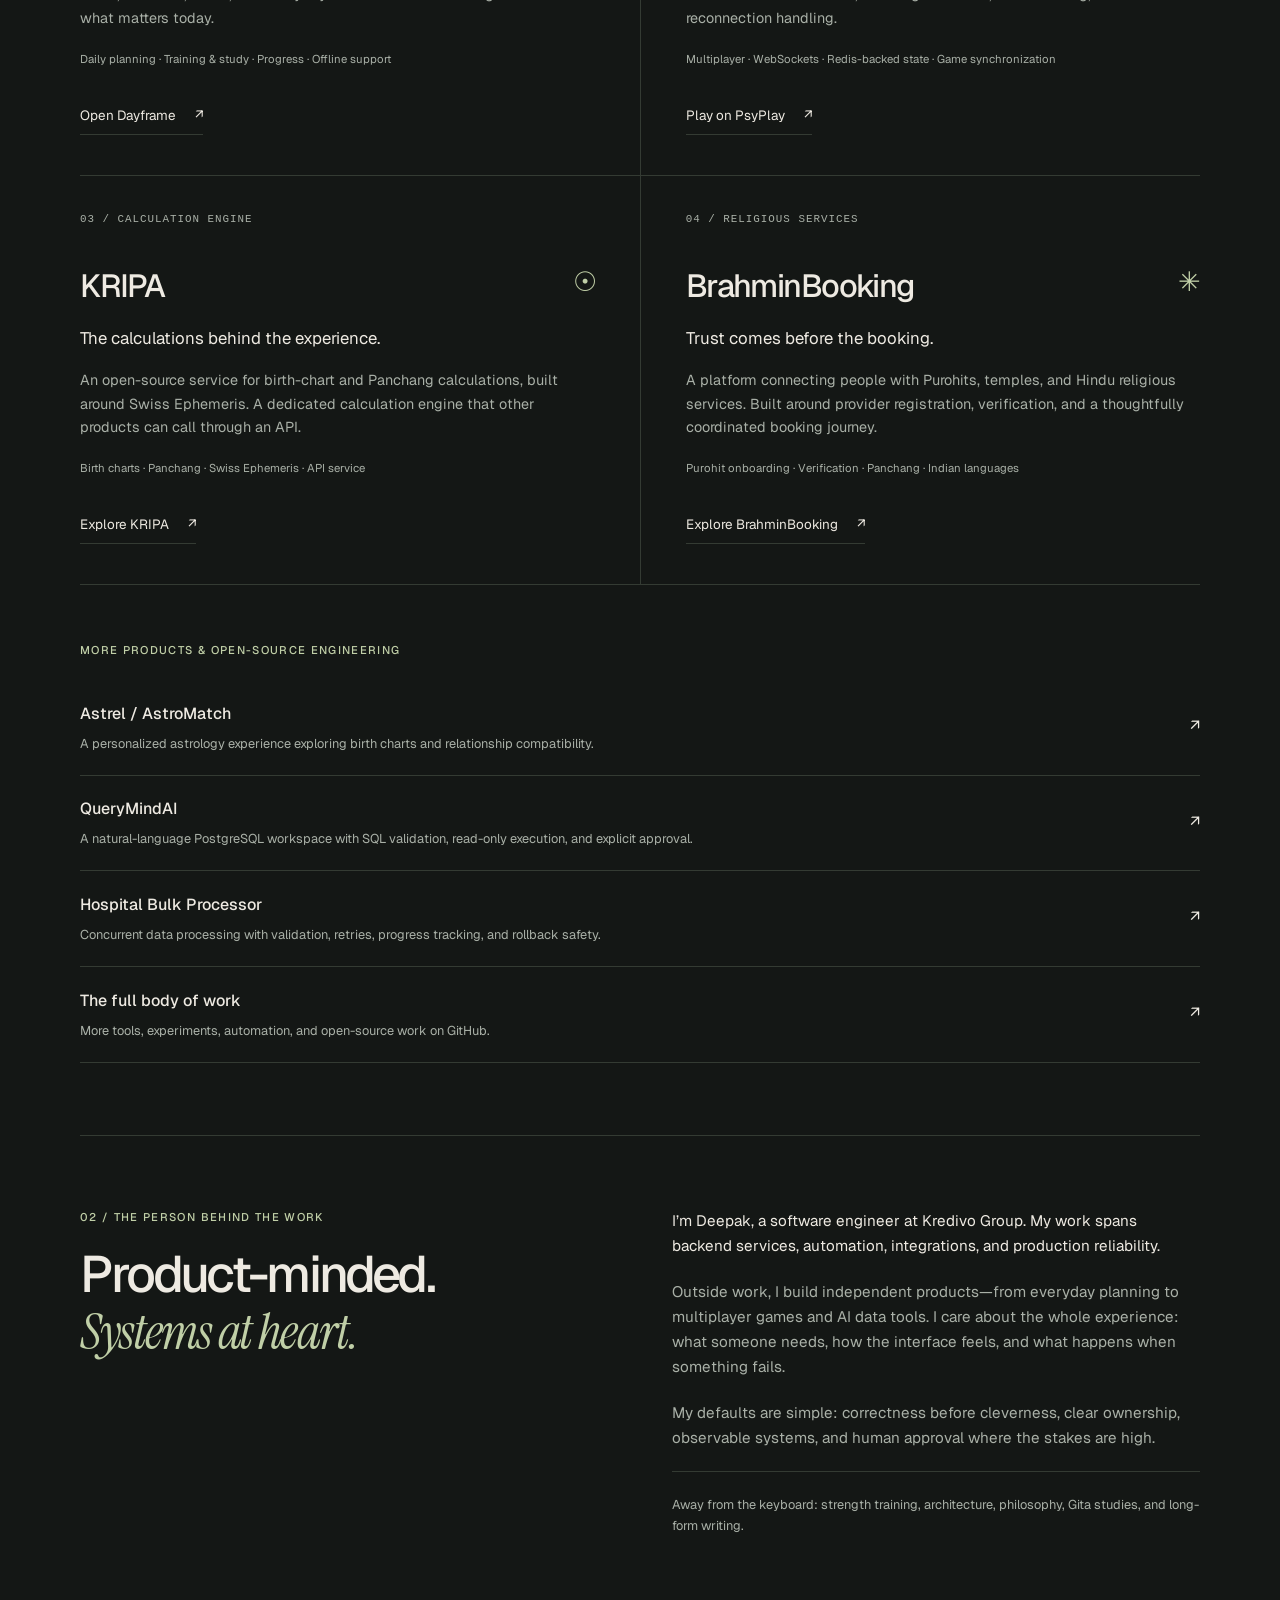
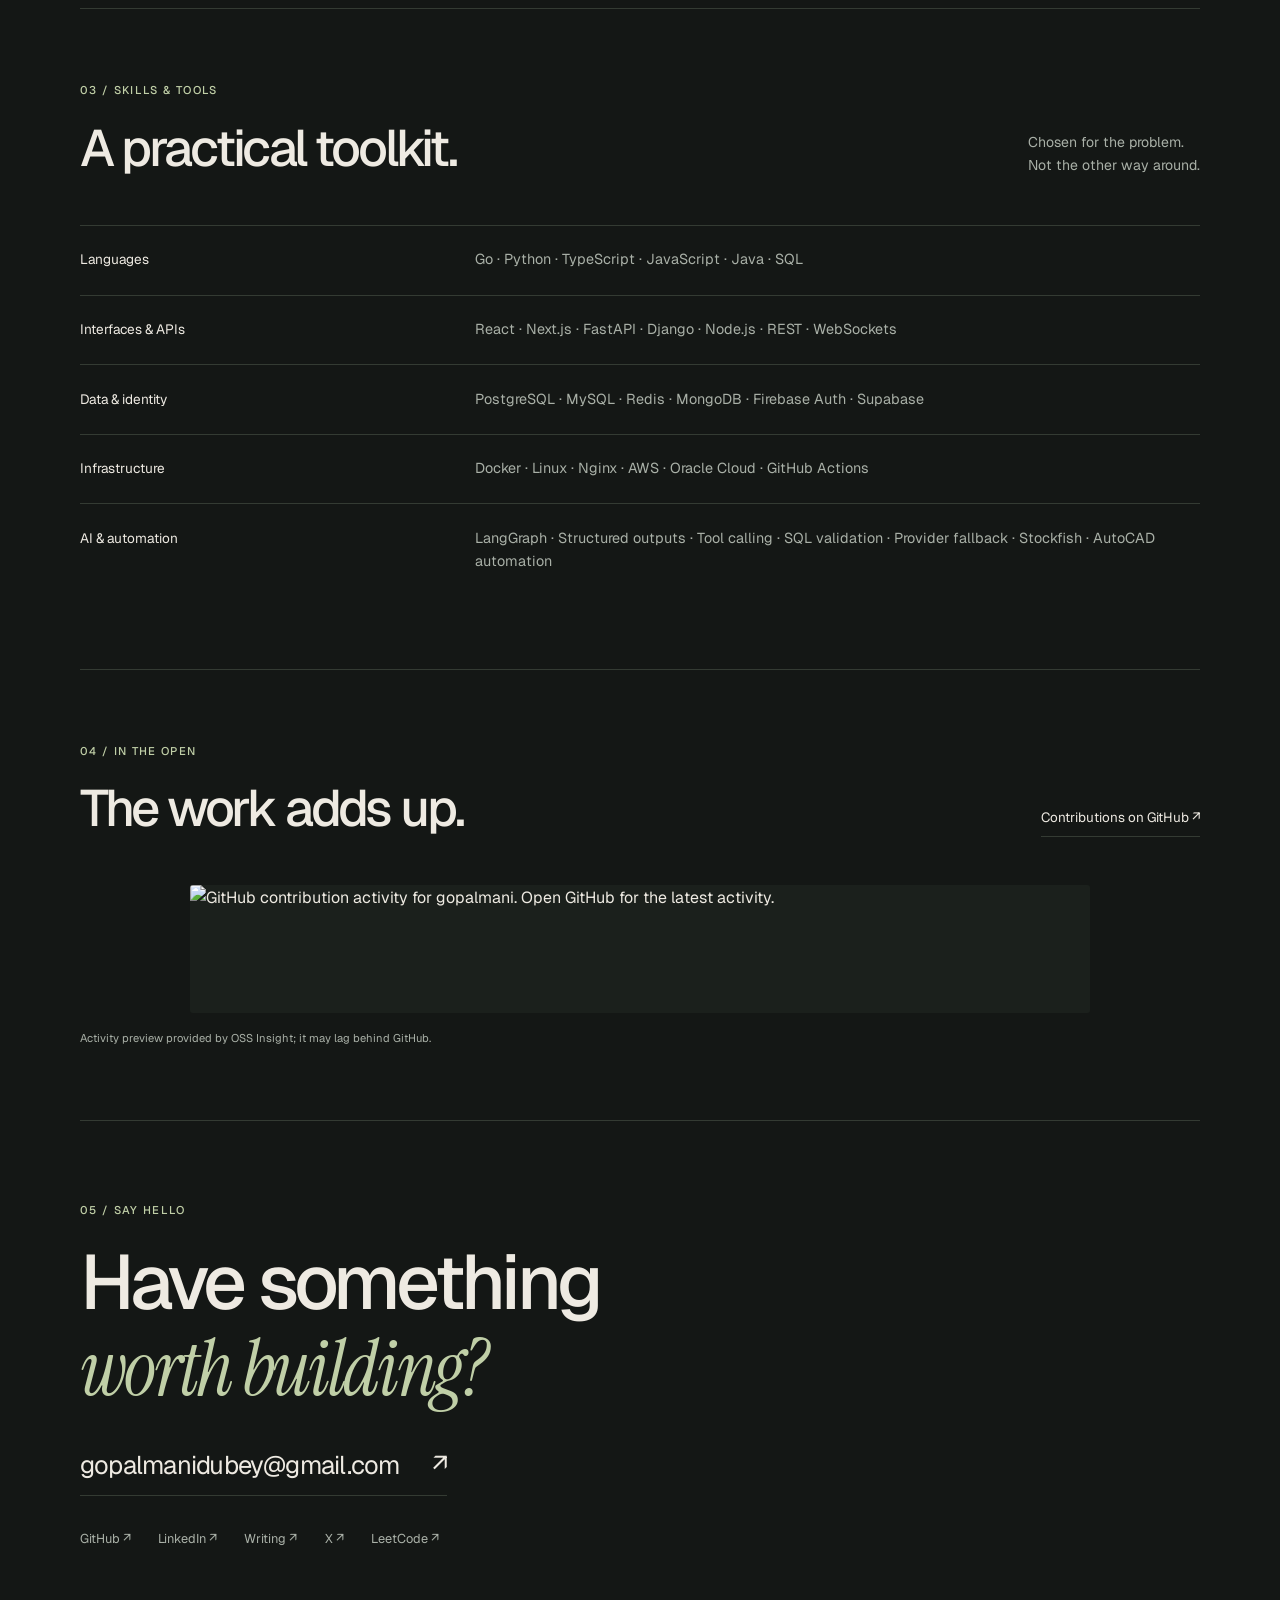
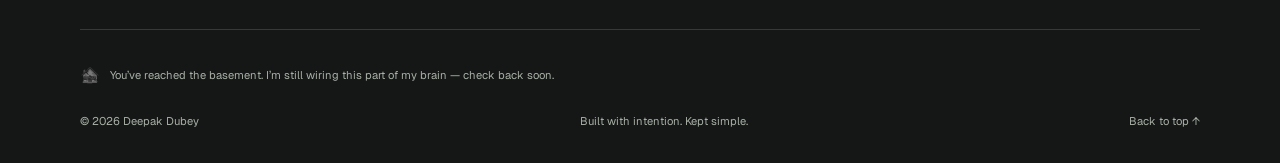
==== commit ddf914fc: "Restore basement footer and prioritize requested products" ====
--- a/index.html
+++ b/index.html
@@ -4,7 +4,7 @@
   <meta charset="UTF-8" />
   <meta name="viewport" content="width=device-width, initial-scale=1" />
   <title>Deepak Dubey — Engineer &amp; Product Builder</title>
-  <meta name="description" content="I build products and the systems behind them. Explore Dayframe, BrahminBooking, PsyPlay, QueryMindAI, and my open-source engineering work." />
+  <meta name="description" content="I build products and the systems behind them. Explore Dayframe, PsyPlay, KRIPA, BrahminBooking, and my open-source engineering work." />
   <link rel="canonical" href="https://gopalmani.github.io/" />
   <meta property="og:title" content="Deepak Dubey — Engineer &amp; Product Builder" />
   <meta property="og:description" content="Independent products. Thoughtful interfaces. Reliable systems underneath." />
@@ -24,7 +24,7 @@
 <body>
   <a class="skip-link" href="#main-content">Skip to content</a>
   <header class="site-header"><nav class="nav container" aria-label="Primary navigation">
-    <a class="monogram" href="#top" aria-label="Deepak Dubey, back to top">d<span>/</span></a>
+    <a class="monogram" href="#top" aria-label="Deepak Dubey, back to top">D<span>/</span></a>
     <div class="nav-links"><a href="#products">Products</a><a href="#about">About</a><a href="#stack">Skills</a><a href="#contact">Contact ↗</a></div>
   </nav></header>
   <main id="main-content">
@@ -44,11 +44,11 @@
       <div class="section-heading"><div><p class="section-label">01 / Independent work</p><h2 id="products-title">Products Built</h2></div><p>Different problems.<br />The same care for the details.</p></div>
       <div class="products">
         <article class="product"><div class="product-index">01 / Personal systems</div><div class="product-body"><h3>Dayframe<span class="product-symbol" aria-hidden="true">◒</span></h3><p class="product-tagline">Give your day a frame.</p><p>A personal operating system for training, studying, and tracking progress. Plans, sessions, notes, and everyday health context come together around what matters today.</p><p class="product-detail">Daily planning · Training &amp; study · Progress · Offline support</p><a class="text-link" href="https://dayframehq.github.io/">Open Dayframe <span aria-hidden="true">↗</span></a></div></article>
-        <article class="product"><div class="product-index">02 / Religious services</div><div class="product-body"><h3>BrahminBooking<span class="product-symbol" aria-hidden="true">✳</span></h3><p class="product-tagline">Trust comes before the booking.</p><p>A platform connecting people with Purohits, temples, and Hindu religious services. Built around provider registration, verification, and a thoughtfully coordinated booking journey.</p><p class="product-detail">Purohit onboarding · Verification · Panchang · Indian languages</p><a class="text-link" href="https://brahminbooking.com/">Explore BrahminBooking <span aria-hidden="true">↗</span></a></div></article>
-        <article class="product"><div class="product-index">03 / Multiplayer games</div><div class="product-body"><h3>PsyPlay<span class="product-symbol" aria-hidden="true">▦</span></h3><p class="product-tagline">Good games. Real opponents.</p><p>A place to play chess, Ludo, and Connect 4 online. Behind the game board: real-time communication, shared game state, matchmaking, and reconnection handling.</p><p class="product-detail">Multiplayer · WebSockets · Redis-backed state · Game synchronization</p><a class="text-link" href="https://www.psyplay.io/">Play on PsyPlay <span aria-hidden="true">↗</span></a></div></article>
-        <article class="product"><div class="product-index">04 / AI data workspace</div><div class="product-body"><h3>QueryMindAI<span class="product-symbol" aria-hidden="true">⌘</span></h3><p class="product-tagline">Ask questions. Understand your data.</p><p>Query PostgreSQL in natural language without handing an AI unrestricted access. Inspect the generated SQL, review its explanation, and approve a read-only query before execution.</p><p class="product-detail">Schema-aware AI · SQL validation · Explicit approval · Query history</p><a class="text-link" href="https://github.com/gopalmani/QueryMindAI">Explore QueryMindAI <span aria-hidden="true">↗</span></a></div></article>
+        <article class="product"><div class="product-index">02 / Multiplayer games</div><div class="product-body"><h3>PsyPlay<span class="product-symbol" aria-hidden="true">▦</span></h3><p class="product-tagline">Good games. Real opponents.</p><p>A place to play chess, Ludo, and Connect 4 online. Behind the game board: real-time communication, shared game state, matchmaking, and reconnection handling.</p><p class="product-detail">Multiplayer · WebSockets · Redis-backed state · Game synchronization</p><a class="text-link" href="https://www.psyplay.io/">Play on PsyPlay <span aria-hidden="true">↗</span></a></div></article>
+        <article class="product"><div class="product-index">03 / Calculation engine</div><div class="product-body"><h3>KRIPA<span class="product-symbol" aria-hidden="true">☉</span></h3><p class="product-tagline">The calculations behind the experience.</p><p>An open-source service for birth-chart and Panchang calculations, built around Swiss Ephemeris. A dedicated calculation engine that other products can call through an API.</p><p class="product-detail">Birth charts · Panchang · Swiss Ephemeris · API service</p><a class="text-link" href="https://github.com/gopalmani/kripa">Explore KRIPA <span aria-hidden="true">↗</span></a></div></article>
+        <article class="product"><div class="product-index">04 / Religious services</div><div class="product-body"><h3>BrahminBooking<span class="product-symbol" aria-hidden="true">✳</span></h3><p class="product-tagline">Trust comes before the booking.</p><p>A platform connecting people with Purohits, temples, and Hindu religious services. Built around provider registration, verification, and a thoughtfully coordinated booking journey.</p><p class="product-detail">Purohit onboarding · Verification · Panchang · Indian languages</p><a class="text-link" href="https://brahminbooking.com/">Explore BrahminBooking <span aria-hidden="true">↗</span></a></div></article>
       </div>
-      <div class="more-work"><p class="section-label">More products &amp; open-source engineering</p><a href="https://astromatch.github.io/"><span><strong>Astrel / AstroMatch</strong><small>A personalized astrology experience exploring birth charts and relationship compatibility.</small></span><span aria-hidden="true">↗</span></a><a href="https://github.com/gopalmani/kripa"><span><strong>KRIPA</strong><small>Open-source birth-chart and Panchang calculation service, built around Swiss Ephemeris.</small></span><span aria-hidden="true">↗</span></a><a href="https://github.com/gopalmani/hospital-bulk-processor"><span><strong>Hospital Bulk Processor</strong><small>Concurrent data processing with validation, retries, progress tracking, and rollback safety.</small></span><span aria-hidden="true">↗</span></a><a href="https://github.com/gopalmani?tab=repositories"><span><strong>The full body of work</strong><small>More tools, experiments, automation, and open-source work on GitHub.</small></span><span aria-hidden="true">↗</span></a></div>
+      <div class="more-work"><p class="section-label">More products &amp; open-source engineering</p><a href="https://astromatch.github.io/"><span><strong>Astrel / AstroMatch</strong><small>A personalized astrology experience exploring birth charts and relationship compatibility.</small></span><span aria-hidden="true">↗</span></a><a href="https://github.com/gopalmani/QueryMindAI"><span><strong>QueryMindAI</strong><small>A natural-language PostgreSQL workspace with SQL validation, read-only execution, and explicit approval.</small></span><span aria-hidden="true">↗</span></a><a href="https://github.com/gopalmani/hospital-bulk-processor"><span><strong>Hospital Bulk Processor</strong><small>Concurrent data processing with validation, retries, progress tracking, and rollback safety.</small></span><span aria-hidden="true">↗</span></a><a href="https://github.com/gopalmani?tab=repositories"><span><strong>The full body of work</strong><small>More tools, experiments, automation, and open-source work on GitHub.</small></span><span aria-hidden="true">↗</span></a></div>
     </section>
     <section class="section container about" id="about" aria-labelledby="about-title">
       <div><p class="section-label">02 / The person behind the work</p><h2 id="about-title">Product-minded.<br /><em>Systems at heart.</em></h2></div>
@@ -65,6 +65,8 @@
     </section>
     <section class="section contact container" id="contact" aria-labelledby="contact-title"><p class="section-label">05 / Say hello</p><h2 id="contact-title">Have something<br /><em>worth building?</em></h2><a class="contact-email" href="mailto:gopalmanidubey@gmail.com">gopalmanidubey@gmail.com <span aria-hidden="true">↗</span></a><div class="contact-links"><a href="https://github.com/gopalmani">GitHub ↗</a><a href="https://www.linkedin.com/in/gopal269/">LinkedIn ↗</a><a href="https://gopal-blog.github.io/">Writing ↗</a><a href="https://x.com/deeep8o">X ↗</a><a href="https://leetcode.com/u/gopalmanidubey/">LeetCode ↗</a></div></section>
   </main>
-  <footer class="footer container"><p>© <span id="year">2026</span> Deepak Dubey</p><p>Built with intention. Kept simple.</p><a href="#top">Back to top ↑</a></footer>
+  <footer class="footer container">
+    <p class="basement-line"><span class="basement-mark" aria-hidden="true">🏚️</span><span>You’ve reached the basement. I’m still wiring this part of my brain — check back soon.</span></p>
+    <p>© <span id="year">2026</span> Deepak Dubey</p><p>Built with intention. Kept simple.</p><a href="#top">Back to top ↑</a></footer>
 </body>
 </html>
--- a/style.css
+++ b/style.css
@@ -73,6 +73,8 @@
 .contact-email { display:inline-flex; align-items:center; gap:2rem; margin-block:2rem; font-size:clamp(.95rem,2.5vw,1.6rem); letter-spacing:-.03em; border-bottom:1px solid var(--border); padding-bottom:.5rem; }
 .contact-links { display:flex; flex-wrap:wrap; gap:1.7rem; font-size:.8rem; color:var(--muted); }
 .footer { display:flex; justify-content:space-between; flex-wrap:wrap; gap:1rem; padding-block:2rem; border-top:1px solid var(--border); font-size:.7rem; color:var(--muted); }
+.basement-line { flex-basis:100%; display:flex; align-items:center; gap:.65rem; margin-bottom:.5rem; }
+.basement-mark { flex:0 0 auto; font-size:1rem; filter:grayscale(1); opacity:.65; }
 @media (prefers-reduced-motion:no-preference) { .hero { animation:arrive .7s ease-out both; } @keyframes arrive { from { opacity:0; transform:translateY(12px); } to { opacity:1; transform:translateY(0); } } }
 @media (max-width:720px) { .container { width:calc(100% - 2.5rem); } .hero { padding-top:3.5rem; } .hero-meta>span { display:none; } .hero-bottom,.section-heading { align-items:start; flex-direction:column; gap:1.5rem; } .hero-bottom p { font-size:.92rem; } .desktop-break { display:none; } .products,.about { grid-template-columns:1fr; } .product:nth-child(n) { padding:2rem 0; border-left:0; } .product-index { margin-bottom:1.2rem; } .about { gap:2rem; } .section { padding-block:3.5rem; } .skills>div { grid-template-columns:1fr; gap:.5rem; } .desk { margin-bottom:3rem; } figcaption { flex-direction:column; gap:.3rem; } .nav-links { gap:1.2rem; font-size:.75rem; } .nav { min-height:76px; } .contact-email { gap:1rem; } }
 @media (max-width:380px) { .nav-links { gap:.8rem; font-size:.68rem; } h1 { font-size:2.8rem; } }
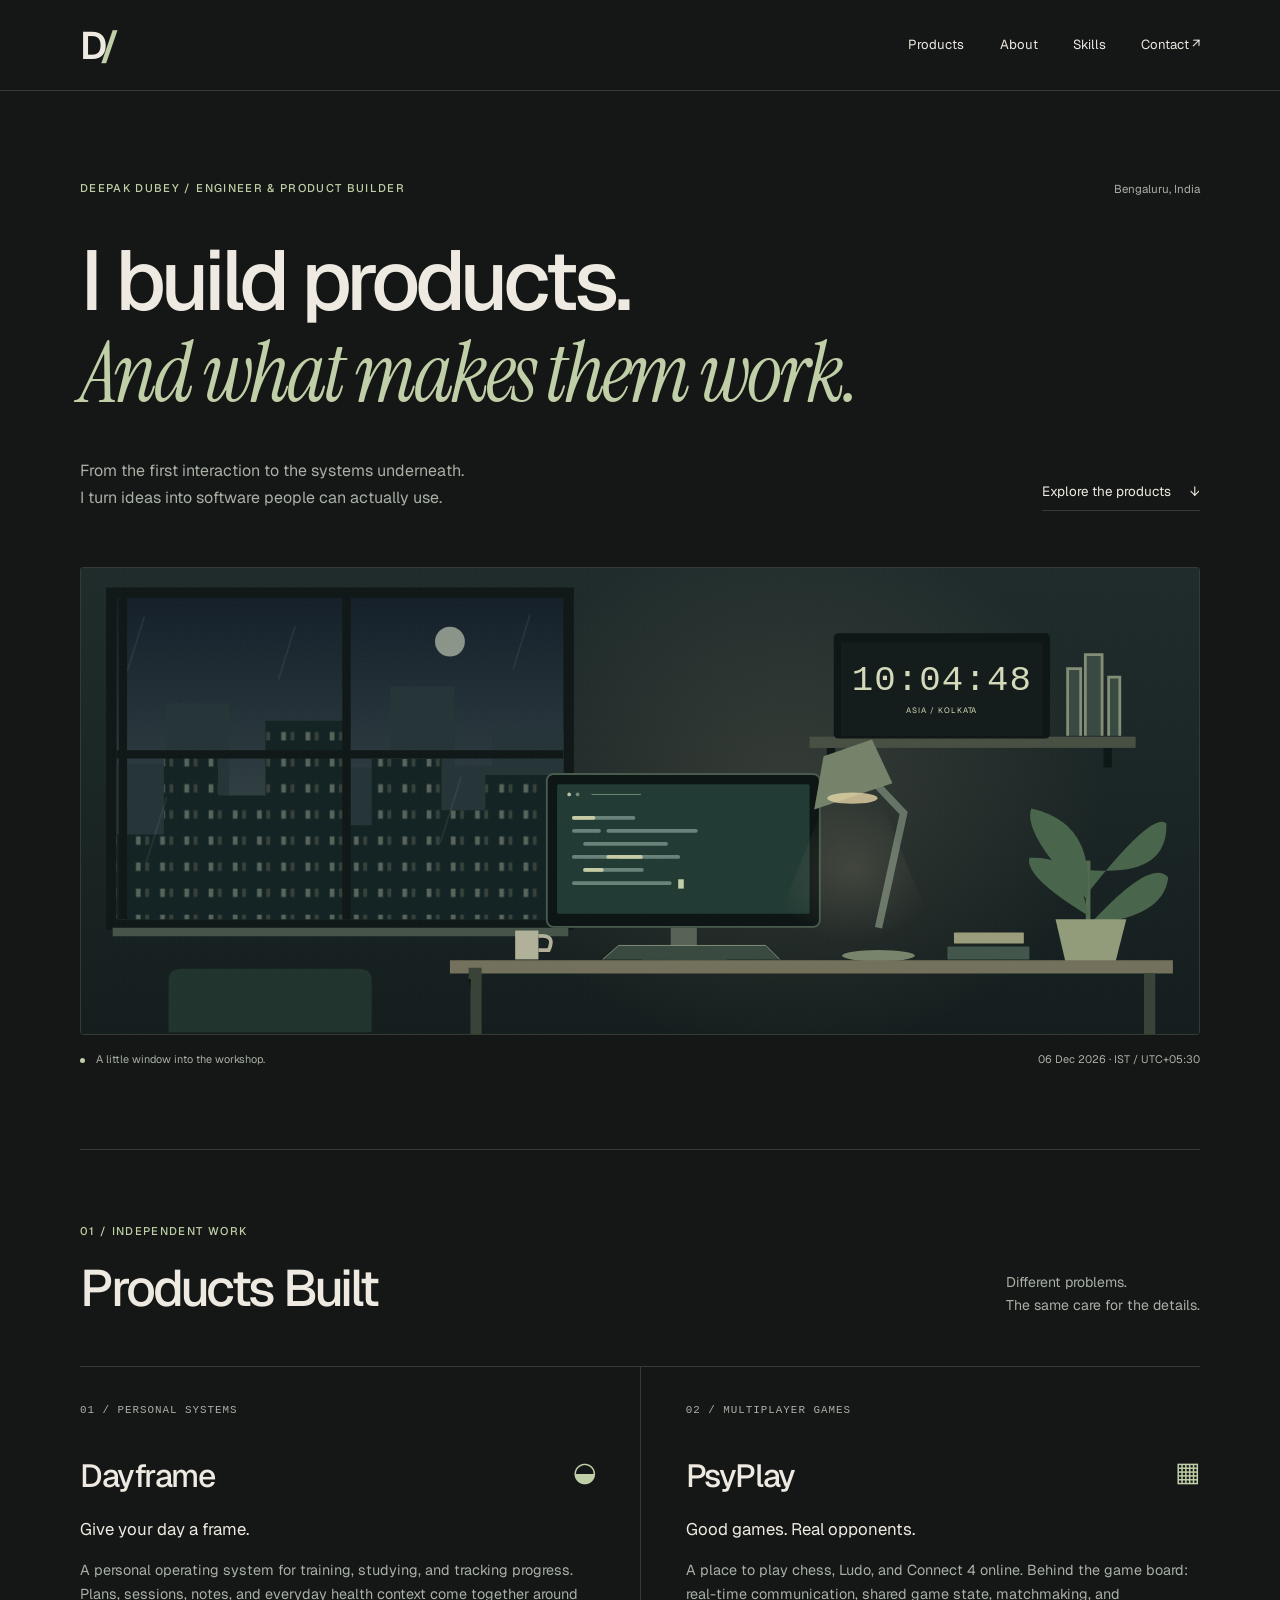
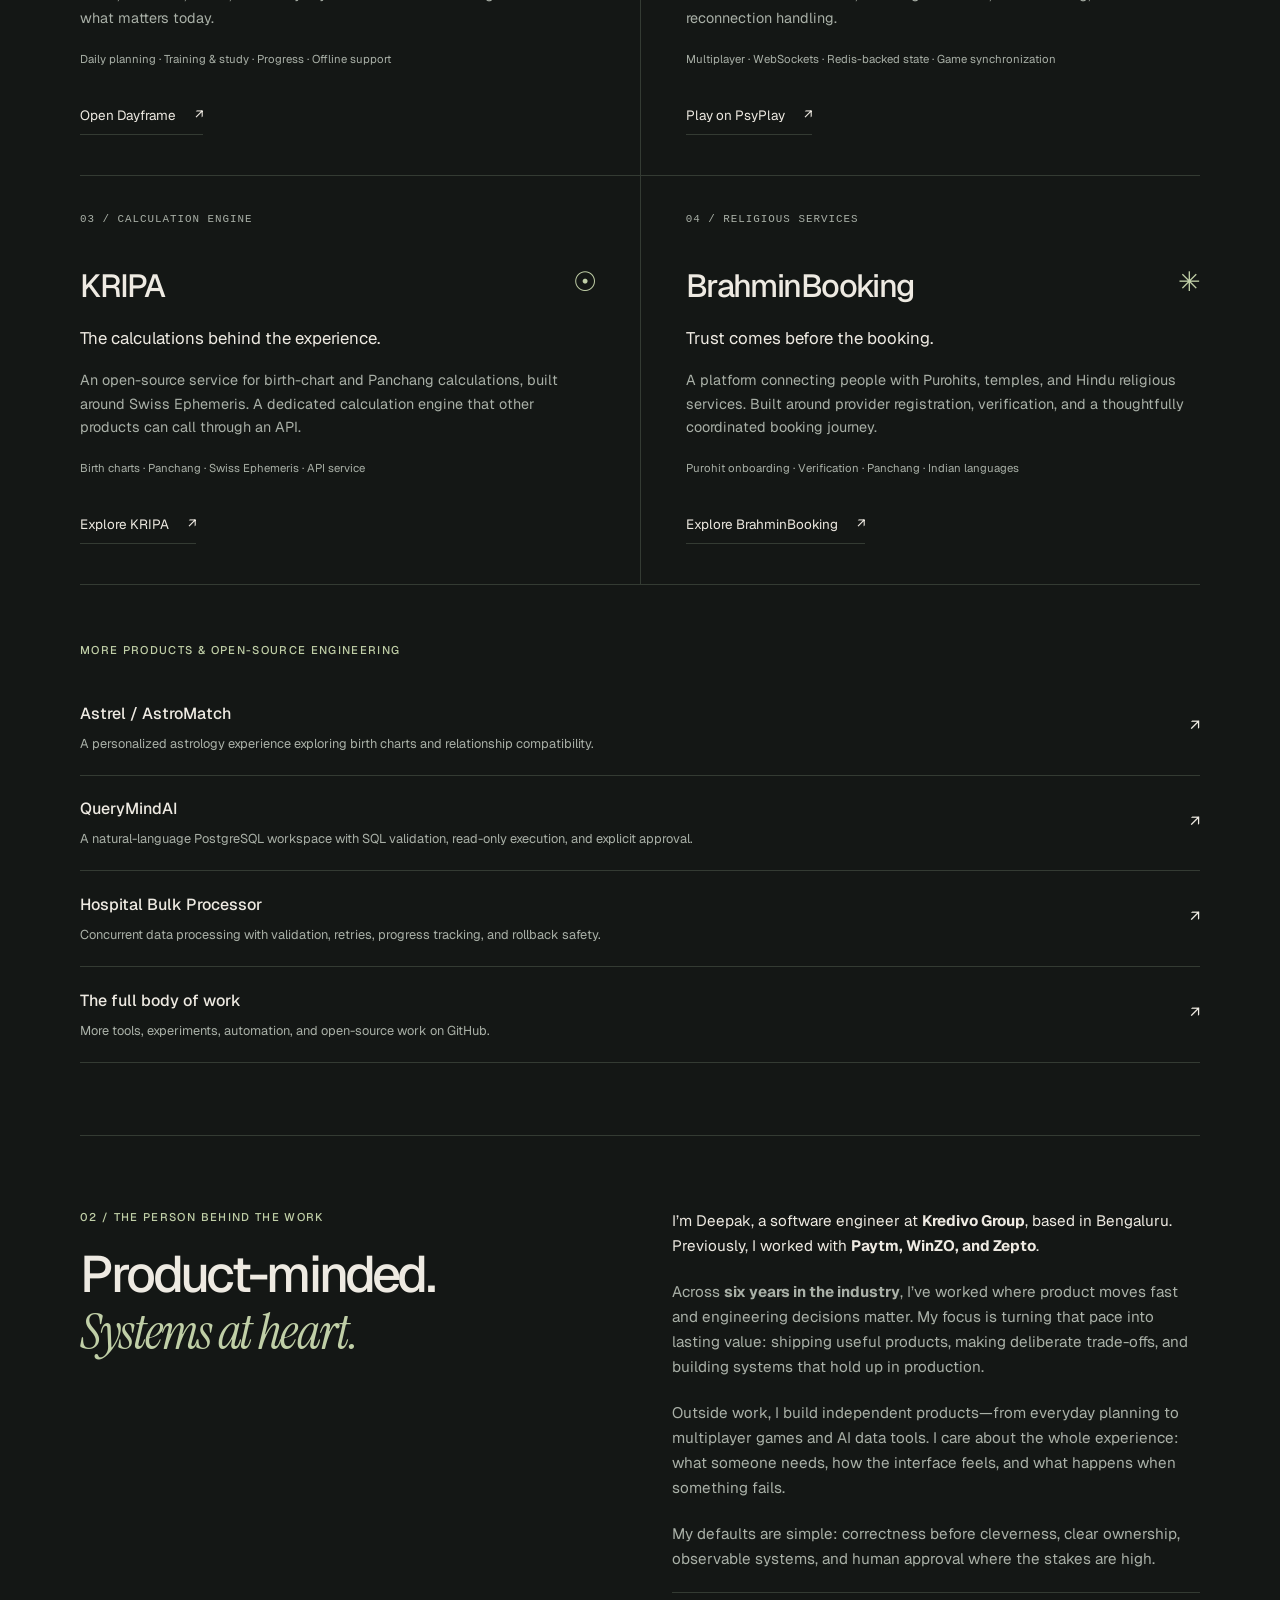
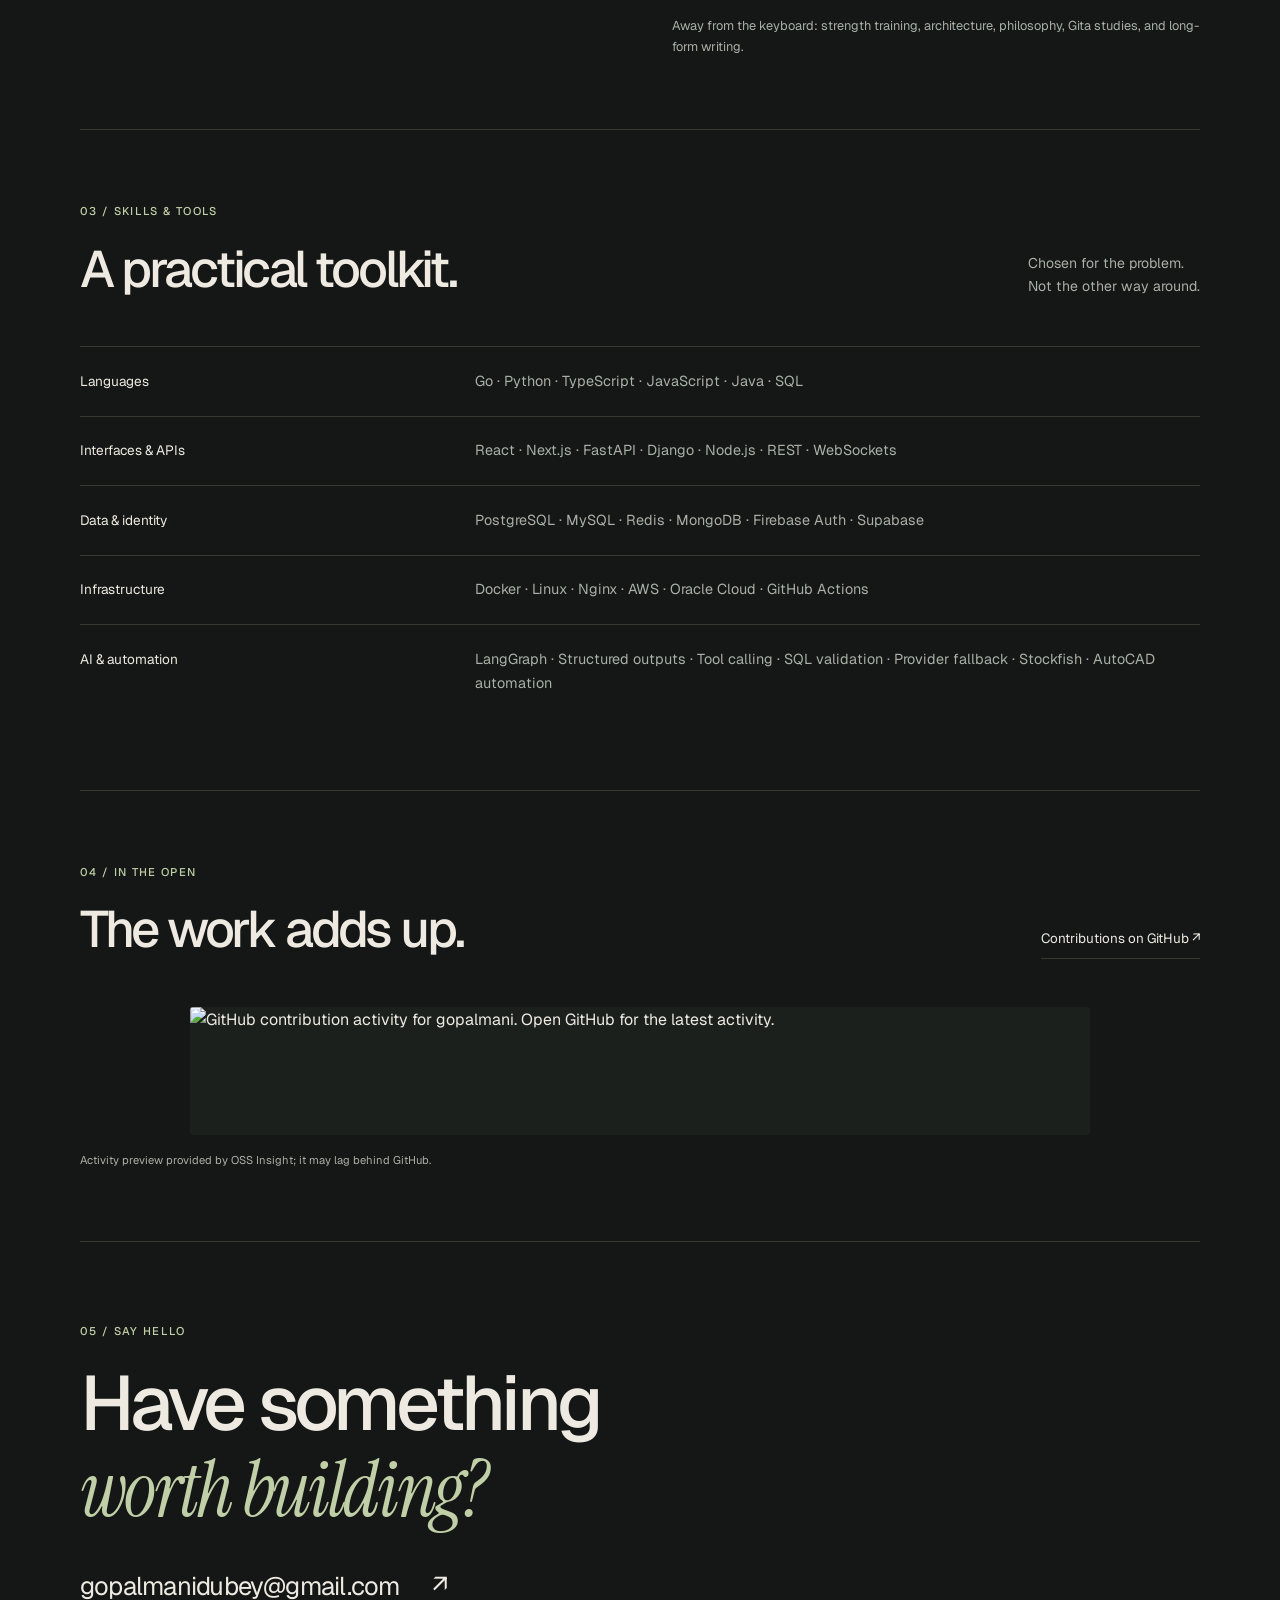
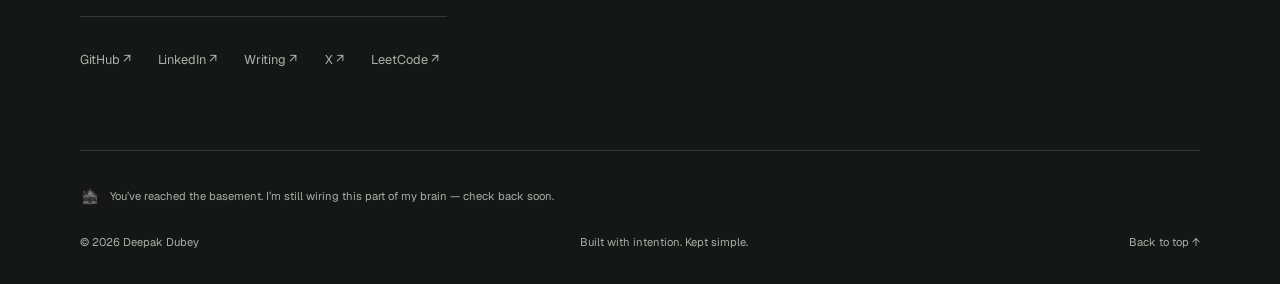
==== commit 83757cf8: "Add six years of product engineering experience to biography" ====
--- a/index.html
+++ b/index.html
@@ -52,7 +52,7 @@
     </section>
     <section class="section container about" id="about" aria-labelledby="about-title">
       <div><p class="section-label">02 / The person behind the work</p><h2 id="about-title">Product-minded.<br /><em>Systems at heart.</em></h2></div>
-      <div class="prose"><p>I’m Deepak, a software engineer at Kredivo Group. My work spans backend services, automation, integrations, and production reliability.</p><p>Outside work, I build independent products—from everyday planning to multiplayer games and AI data tools. I care about the whole experience: what someone needs, how the interface feels, and what happens when something fails.</p><p>My defaults are simple: correctness before cleverness, clear ownership, observable systems, and human approval where the stakes are high.</p><p class="aside-note">Away from the keyboard: strength training, architecture, philosophy, Gita studies, and long-form writing.</p></div>
+      <div class="prose"><p>I’m Deepak, a software engineer at <strong>Kredivo Group</strong>, based in Bengaluru. Previously, I worked with <strong>Paytm, WinZO, and Zepto</strong>.</p><p>Across <strong>six years in the industry</strong>, I’ve worked where product moves fast and engineering decisions matter. My focus is turning that pace into lasting value: shipping useful products, making deliberate trade-offs, and building systems that hold up in production.</p><p>Outside work, I build independent products—from everyday planning to multiplayer games and AI data tools. I care about the whole experience: what someone needs, how the interface feels, and what happens when something fails.</p><p>My defaults are simple: correctness before cleverness, clear ownership, observable systems, and human approval where the stakes are high.</p><p class="aside-note">Away from the keyboard: strength training, architecture, philosophy, Gita studies, and long-form writing.</p></div>
     </section>
     <section class="section container" id="stack" aria-labelledby="stack-title">
       <div class="section-heading"><div><p class="section-label">03 / Skills &amp; tools</p><h2 id="stack-title">A practical toolkit.</h2></div><p>Chosen for the problem.<br />Not the other way around.</p></div>
